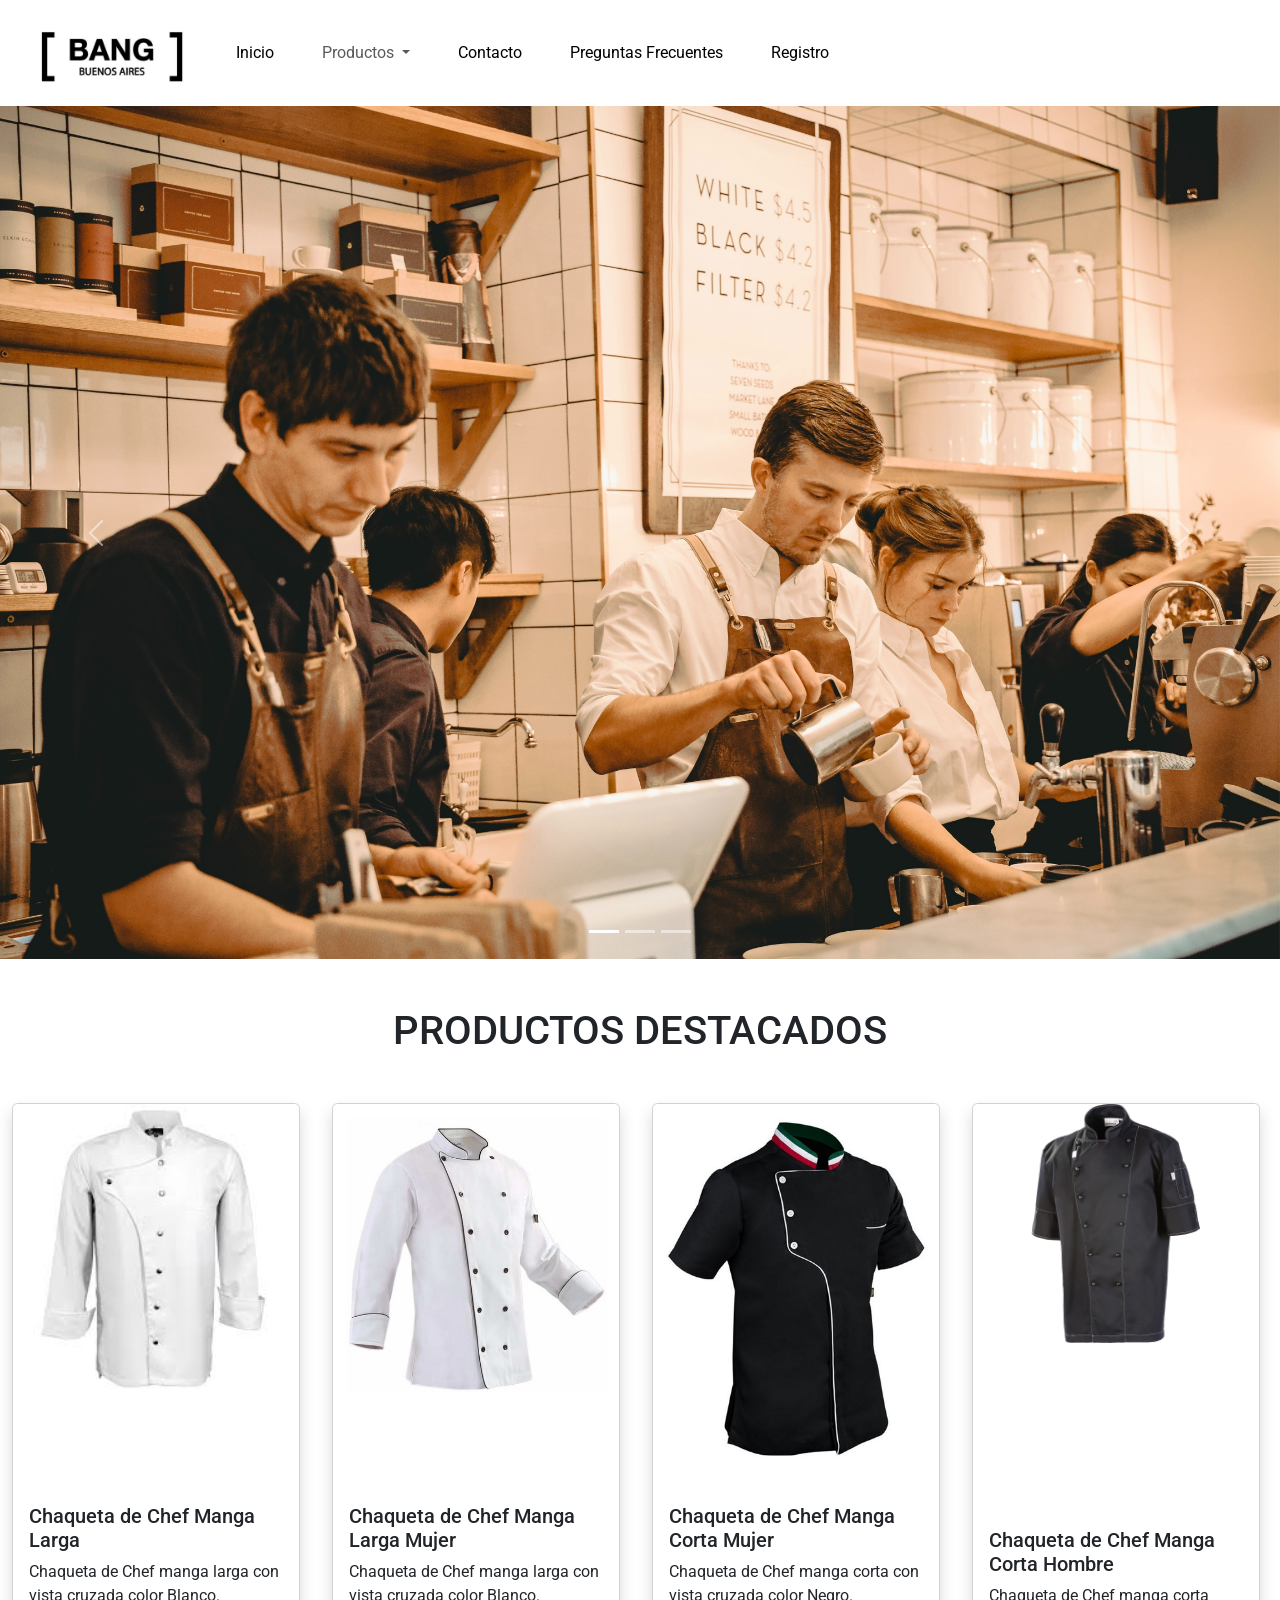
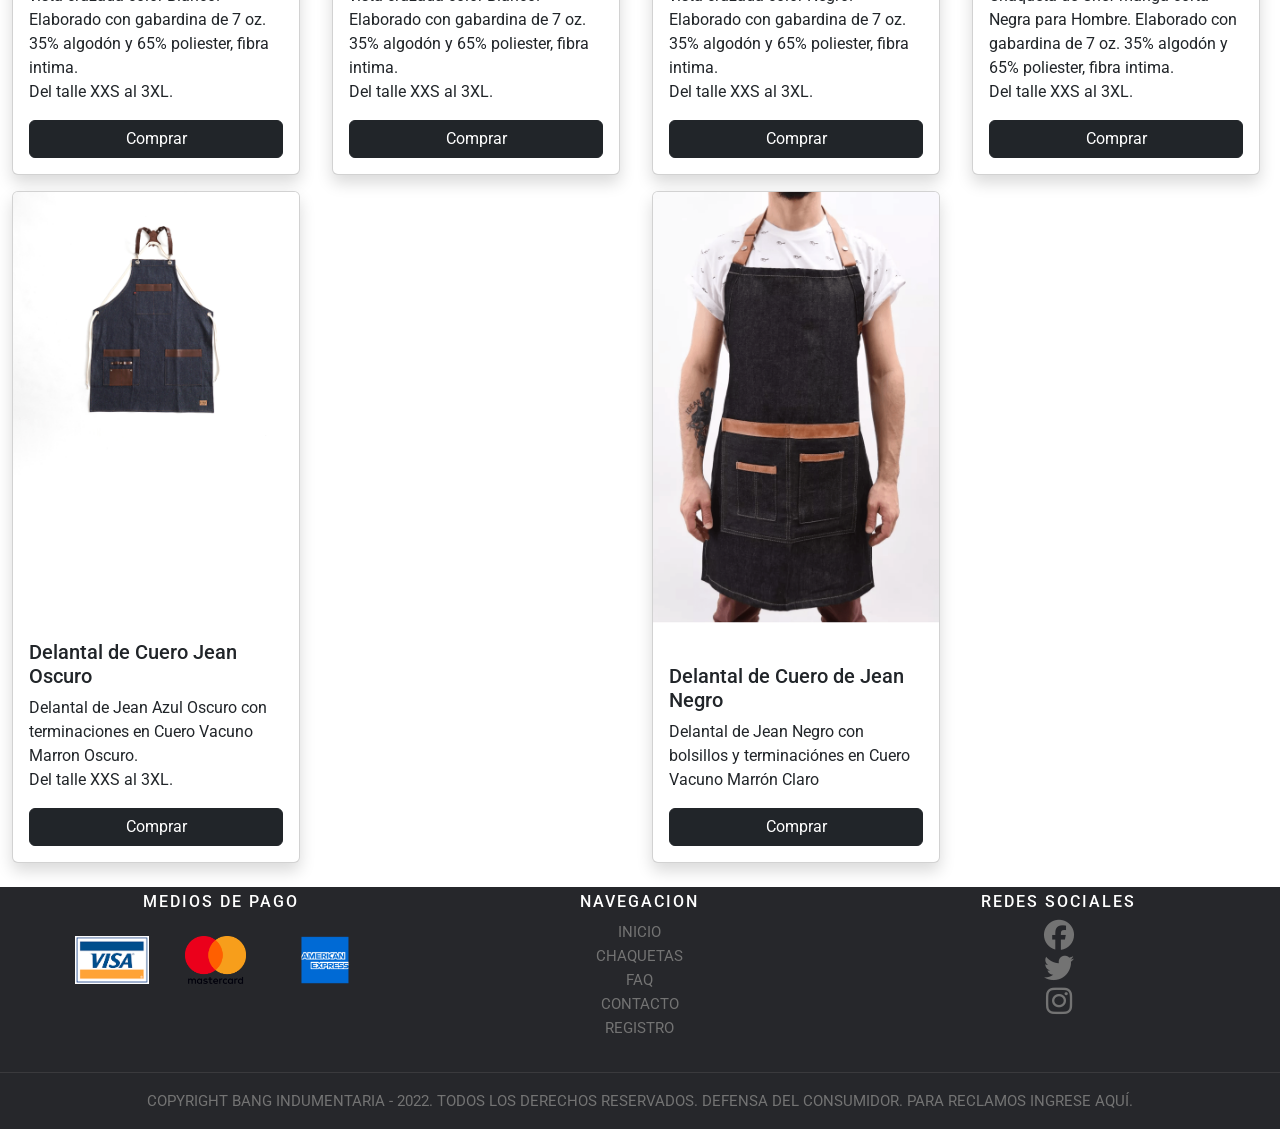
==== index.html @ cd2ca854 "Casi termino" ====
<!DOCTYPE html>
<html lang="es">

<head>
    <meta charset="UTF-8">
    <meta http-equiv="X-UA-Compatible" content="IE=edge">
    <meta name="viewport" content="width=device-width, initial-scale=1.0">
    <!-- Esta forma es con archivo
    <link rel="stylesheet" href="css/bootstrap.min.css">-->
    <link rel="stylesheet" href="https://cdnjs.cloudflare.com/ajax/libs/font-awesome/6.2.1/css/all.min.css"
        integrity="sha512-MV7K8+y+gLIBoVD59lQIYicR65iaqukzvf/nwasF0nqhPay5w/9lJmVM2hMDcnK1OnMGCdVK+iQrJ7lzPJQd1w=="
        crossorigin="anonymous" referrerpolicy="no-referrer" />

    <link href="https://cdn.jsdelivr.net/npm/bootstrap@5.3.0-alpha1/dist/css/bootstrap.min.css" rel="stylesheet"
        integrity="sha384-GLhlTQ8iRABdZLl6O3oVMWSktQOp6b7In1Zl3/Jr59b6EGGoI1aFkw7cmDA6j6gD" crossorigin="anonymous">
    <link rel="stylesheet" href="css/style.css">


    <title>BANG INDUMENTARIA</title>
</head>

<body>
    <!--Aca comineza el header-->
    <header>
        <nav class="navbar navbar-expand-lg bg-body-transparent ">
            <div class="container-fluid">
                <a class="navbar-brand" href="index.html"><img src="img/BANGBUENOSAIRES.png"
                        alt="Logo Bang Buenos Aires" width="200px "></a>
                <button class="navbar-toggler" type="button" data-bs-toggle="collapse"
                    data-bs-target="#navbarNavDropdown" aria-controls="navbarNavDropdown" aria-expanded="false"
                    aria-label="Toggle navigation">
                    <span class="navbar-toggler-icon"></span>
                </button>
                <div class="collapse navbar-collapse" id="navbarNavDropdown">
                    <ul class="navbar-nav">
                        <li class="nav-item">
                            <a class="nav-link active" aria-current="page" href="#">Inicio</a>
                        </li>
                        <li class="nav-item dropdown">
                            <a class="nav-link dropdown-toggle" href="#" role="button" data-bs-toggle="dropdown"
                                aria-expanded="false">
                                Productos
                            </a>
                            <ul class="dropdown-menu">
                                <li><a class="dropdown-item" href="paginas/chaquetas.html">Chaquetas</a></li>
                                <li><a class="dropdown-item" href="paginas/chaquetas.html">Delantales</a></li>
                                <li><a class="dropdown-item" href="paginas/chaquetas.html">Accesorios</a></li>
                            </ul>
                        </li>
                        <li class="nav-item">
                            <a class="nav-link active" aria-current="page" href="paginas/contacto.html">Contacto</a>
                        </li>
                        <li class="nav-item">
                            <a class="nav-link active" aria-current="page" href="paginas/preguntas.html">Preguntas
                                Frecuentes</a>
                        </li>
                        <li class="nav-item">
                            <a class="nav-link active" aria-current="page" href="paginas/registro.html">Registro</a>
                        </li>
                    </ul>
                </div>
            </div>
        </nav>
        <!-- Termina el header 😍-->
    </header>

    <main class="main_box" id="main_box">
        <!-- Comienza el main  -->
        <div id="carousel" class="carousel slide">
            <div class=" carousel-indicators">
                <button type="button" data-bs-target="#carousel" data-bs-slide-to="0" class="active" aria-current="true"
                    aria-label="Slide 1"></button>
                <button type="button" data-bs-target="#carousel" data-bs-slide-to="1" aria-label="Slide 2"></button>
                <button type="button" data-bs-target="#carousel" data-bs-slide-to="2" aria-label="Slide 3"></button>
            </div>
            <div class="carousel-inner">
                <div class="carousel-item active">
                    <img src="img/Delantal Marrón con tiras.jpg" class="d-block w-100 h-80" alt="...">
                </div>
                <div class="carousel-item">
                    <img src="img/Delantal de jean con cuero.jpg" class="d-block w-100 h-80" alt="...">
                </div>
                <div class="carousel-item">
                    <img src="img/Delantal de jean con cuero.jpg" class="d-block w-100 h-80" alt="...">
                </div>
            </div>
            <button class="carousel-control-prev" type="button" data-bs-target="#carousel" data-bs-slide="prev">
                <span class="carousel-control-prev-icon" aria-hidden="true"></span>
                <span class="visually-hidden">Previous</span>
            </button>
            <button class="carousel-control-next" type="button" data-bs-target="#carousel" data-bs-slide="next">
                <span class="carousel-control-next-icon" aria-hidden="true"></span>
                <span class="visually-hidden">Next</span>
            </button>
        </div>
        <div class="container-fluid text-center mt-5">
            <h1>PRODUCTOS DESTACADOS</h1>
            <div class="row row-col-3 mt-5 mb-4 row-gap-3 ">
                <!-- Aca tenemos la section de los productos destacados-->
                <div class="col">
                    <div class="card text-start shadow rounded" style="width: 18rem;">
                        <img src="img/chaquetablanca.jpg" class="card-img-top" alt="...">
                        <div class="card-body">
                            <h5 class="card-title">Chaqueta de Chef Manga Larga</h5>
                            <p class="card-text">Chaqueta de Chef manga larga con vista cruzada color Blanco. Elaborado
                                con gabardina de 7 oz. 35% algodón y 65% poliester, fibra intima. <br>Del talle XXS al
                                3XL.</p>
                            <a href="#" class="btn btn-dark">Comprar</a>
                        </div>
                    </div>
                </div>
                <div class="col">
                    <div class="card text-start  shadow rounded" style="width: 18rem;">
                        <img src="img/chaquetademujerblanca.jpg" class="card-img-top" alt="...">
                        <div class="card-body">
                            <h5 class="card-title">Chaqueta de Chef Manga Larga Mujer</h5>
                            <p class="card-text">Chaqueta de Chef manga larga con vista cruzada color Blanco. Elaborado
                                con gabardina de 7 oz. 35% algodón y 65% poliester, fibra intima. <br>Del talle XXS al
                                3XL.</p>
                            <a href="#" class="btn btn-dark">Comprar</a>
                        </div>
                    </div>
                </div>
                <div class="col">
                    <div class="card text-start shadow rounded" style="width: 18rem;">
                        <img src="img/chaquetademujernegra.jpg" class="card-img-top" alt="...">
                        <div class="card-body">
                            <h5 class="card-title">Chaqueta de Chef Manga Corta Mujer</h5>
                            <p class="card-text">Chaqueta de Chef manga corta con vista cruzada color Negro. Elaborado
                                con gabardina de 7 oz. 35% algodón y 65% poliester, fibra intima. <br>Del talle XXS al
                                3XL.</p>
                            <a href="#" class="btn btn-dark">Comprar</a>
                        </div>
                    </div>
                </div>
                <div class="col">
                    <div class="card text-start shadow rounded" style="width: 18rem;">
                        <img src="img/chaquetanegra.jpg" class="card-img-top" alt="...">
                        <div class="card-body">
                            <h5 class="card-title">Chaqueta de Chef Manga Corta Hombre</h5>
                            <p class="card-text">Chaqueta de Chef manga corta Negra para Hombre. Elaborado con gabardina
                                de 7 oz. 35% algodón y 65% poliester, fibra intima. <br>Del talle XXS al 3XL.
                            </p>
                            <a href="#" class="btn btn-dark">Comprar</a>
                        </div>
                    </div>
                </div>
                <div class="col">
                    <div class="card text-start shadow rounded" style="width: 18rem;">
                        <img src="img/delantal de cuero.jpg" class="card-img-top" alt="...">
                        <div class="card-body">
                            <h5 class="card-title">Delantal de Cuero Jean Oscuro</h5>
                            <p class="card-text">Delantal de Jean Azul Oscuro con terminaciones en Cuero Vacuno Marron
                                Oscuro. <br>Del talle XXS al 3XL.</p>
                            <a href="#" class="btn btn-dark">Comprar</a>
                        </div>
                    </div>
                </div>
                <div class="col">
                    <div class="card text-start shadow rounded" style="width: 18rem;">
                        <img src="img/delantal_jean_negro.png.crdownload" class="card-img-top" alt="...">
                        <div class="card-body">
                            <h5 class="card-title">Delantal de Cuero de Jean Negro</h5>
                            <p class="card-text">Delantal de Jean Negro con bolsillos y terminaciónes en Cuero Vacuno
                                Marrón Claro</p>
                            <a href="#" class="btn btn-dark ">Comprar</a>
                        </div>
                    </div>
                </div>
            </div>
        </div>
        <!-- Aca termina el main-->
    </main>
    <footer class="site-footer">
        <!-- Inicia el footer -->
        <div class="container-fluid">
            
                <!-- Medios de pago -->
                <div class="elementfooter">
                    <h6>MEDIOS DE PAGO</h6>
                    <div class="iconbox">
                        <img src="img/visa-logo.png" alt="visa-logo">
                        <img src="img/mastercard-logo-7.png" alt="master-logo">
                        <img src="img/logo-American-Express.png" alt="amex-logo">
                    </div>

                </div>
                <!-- Navegacion por la pagina -->
                <div class="elementfooter">
                    <h6>NAVEGACION</h6>
                    <ul class="footer-links">
                        <li><a href="index.html">INICIO</a></li>
                        <li><a href="paginas/chaquetas.html">CHAQUETAS</a></li>
                        <li><a href="paginas/preguntas.html">FAQ</a></li>
                        <li><a href="paginas/contacto.html">CONTACTO</a></li>
                        <li><a href="paginas/registro.html">REGISTRO</a></li>
                    </ul>
                </div>
                <!-- Redes sociales -->
                <div class="elementfooter elementfooter-socialmedia">
                    <h6>REDES SOCIALES</h6>
                    <ul class="footer-links">
                        <li><a href="#"><i class="fab fa-facebook"></i></a></li>
                        <li><a href="#"><i class="fab fa-twitter"></i></a></li>
                        <li><a href="#"><i class="fab fa-instagram"></i></a></li>
                    </ul>
                </div>
            </div>
            <hr>
        </div>
        <!-- DERECHOS DE AUTOR Y RECLAMOS A DEFENSA DE CONSUMIDOR-->
        <div class="container">
            <div class="row">
                <div class="copyright-box">
                    <p class="copyright-text">COPYRIGHT BANG INDUMENTARIA - 2022. TODOS LOS DERECHOS RESERVADOS.
                        DEFENSA DEL CONSUMIDOR. PARA RECLAMOS INGRESE
                        <a href="https://autogestion.produccion.gob.ar/consumidores">AQUÍ</a>.
                    </p>
                </div>
            </div>
        </div>

    </footer>

    <!--JAVASCRIPT DE BOOTSTRAP SIEMPRE ANTES DEL CIERRE DEL BODY-->
    <script src="https://cdn.jsdelivr.net/npm/bootstrap@5.3.0-alpha1/dist/js/bootstrap.bundle.min.js"
        integrity="sha384-w76AqPfDkMBDXo30jS1Sgez6pr3x5MlQ1ZAGC+nuZB+EYdgRZgiwxhTBTkF7CXvN"
        crossorigin="anonymous"></script>

</body>

</html>
---- css/style.css ----
@import url('https://fonts.googleapis.com/css2?family=Poor+Story&family=Roboto:wght@300;400;700&display=swap');

/*Comenzamos con buenas practicas😄*/
*{
    margin: 0;
    padding: 0;
    
}

body {
    font-family: 'Poor Story', cursive;
    font-family: 'Roboto', sans-serif;

}




.navbar-nav {
gap: 2rem;
}


/*Termina el menu de navageacion */

/*El main del index */
.main_box {
    text-align: center;
}

.card-body {
    display: flex;
    flex-direction: column;
    justify-content: flex-end;


}
footer {
    background-color: rgb(59, 59, 59);
    height: 100%;
    width: 100%;

    text-align: center;
}
 .footer-links-social-media {
    display: flex;
    align-items: center;
    gap: 10px;
    
 }
 .footer-links {
    display: flex;
    align-items: center;
    flex-direction: column;
 }



li {
    color: rgb(236, 236, 236);
    list-style: none;
    text-decoration: none;
    font: bolder;
    text-align: start;
}
a {
    text-decoration: none;
}

.footer_nav_links:hover {
    color: black;
    background-color: white;
}


.cardlogo{
height: 30px;
border-style: solid; color: white;
background-color: white;
}

.site-footer{
    background-color:#26272b;
    font-size:15px;
    line-height:24px;
    color:#737373;
    height: auto;
}


.site-footer h6
{
  color:#fff;
  font-size:16px;
  text-transform:uppercase;
  margin-top:5px;
  letter-spacing:2px
}
.site-footer a
{
  color:#737373;
}
.site-footer a:hover
{
  color:#3366cc;
  text-decoration:none;
}


.elementfooter ul {
    padding-left: 0;
}
.fab {
    font-size: 30px !important;
}

.copyright-text
{
bottom:30px}

.social-icons{
    padding-left:0;
    margin-bottom:0;
    list-style:none
}
.social-icons li{
    display:inline-block;
    margin-bottom:4px
}
.iconbox img{
    height: 80px;
    padding: 1rem;
}
.site-footer .container-fluid {
    display: grid;
    grid-template-columns: repeat(3, 1fr) !important; 
}



/* REGISTRO.HTML*/
.form-register{
    display: flex;
    flex-direction: column;
    gap: 1rem;
    border: 1px solid #6f6f70;
    padding: 12px;
    background: #445170;
    border-radius: 6px;
}
.controls{
    height: 2.5rem;
    width: 100%;
    color: white;
    font-family: 'Gill Sans', 'Gill Sans MT', Calibri, 'Trebuchet MS', sans-serif;
    font-size: 18px;
    border-radius: 15px;
    padding-left: 12px;
    text-align: start;
    position: relative;
;
}
h4{
    font-size: 22px;
    margin-bottom: 10px;
    color: white;
}

.main_container_register {
    background-image: url(../img/Delantal\ de\ jean\ con\ cuero.jpg);
    background-size: cover;
    height: 1100px;
}
.main-contacto {
    background-image: url(../img/Delantal\ de\ jean\ con\ cuero.jpg);
    background-size: cover;
    height: 1000px;
    display: flex;
    align-items: center;
    justify-content: center;

}
.row-contacto {
    padding: 2rem;
    display: flex;
    flex-direction: column;
    align-items: center;
    background: rgba(197, 192, 192, 0.623);
    border-radius: 25px;
    width: 50%;
    gap: 20px;
}
.row-contacto iframe {
    width: 100%;
}


@media (max-width: 576px) {
    .main_box{
        display: flex;
        justify-content: center;
        flex-direction: column;
        align-items: center;
        row-gap: 10px;
        
    }
    .elementfooter {
        display: flex;
        flex-direction: column;
        margin-bottom: 0;
        align-items: center;
    }
    .col {
        display: flex;
        justify-content: center;
    }
    .iconbox img{
        height: 60px;
    }
    .card {
        height:auto !important;
    }
    .w-75 {
        width: 90% !important;
    }
}
.main-preguntas {
    background: url(../img/Delantal\ de\ jean\ con\ cuero.jpg);
    opacity: .8;
    background-repeat: no-repeat;
}
.card {
    height: 42rem;
}
@media (min-width: 768px) {
    .p-md-5 {
        padding: 0 !important;
    }
}
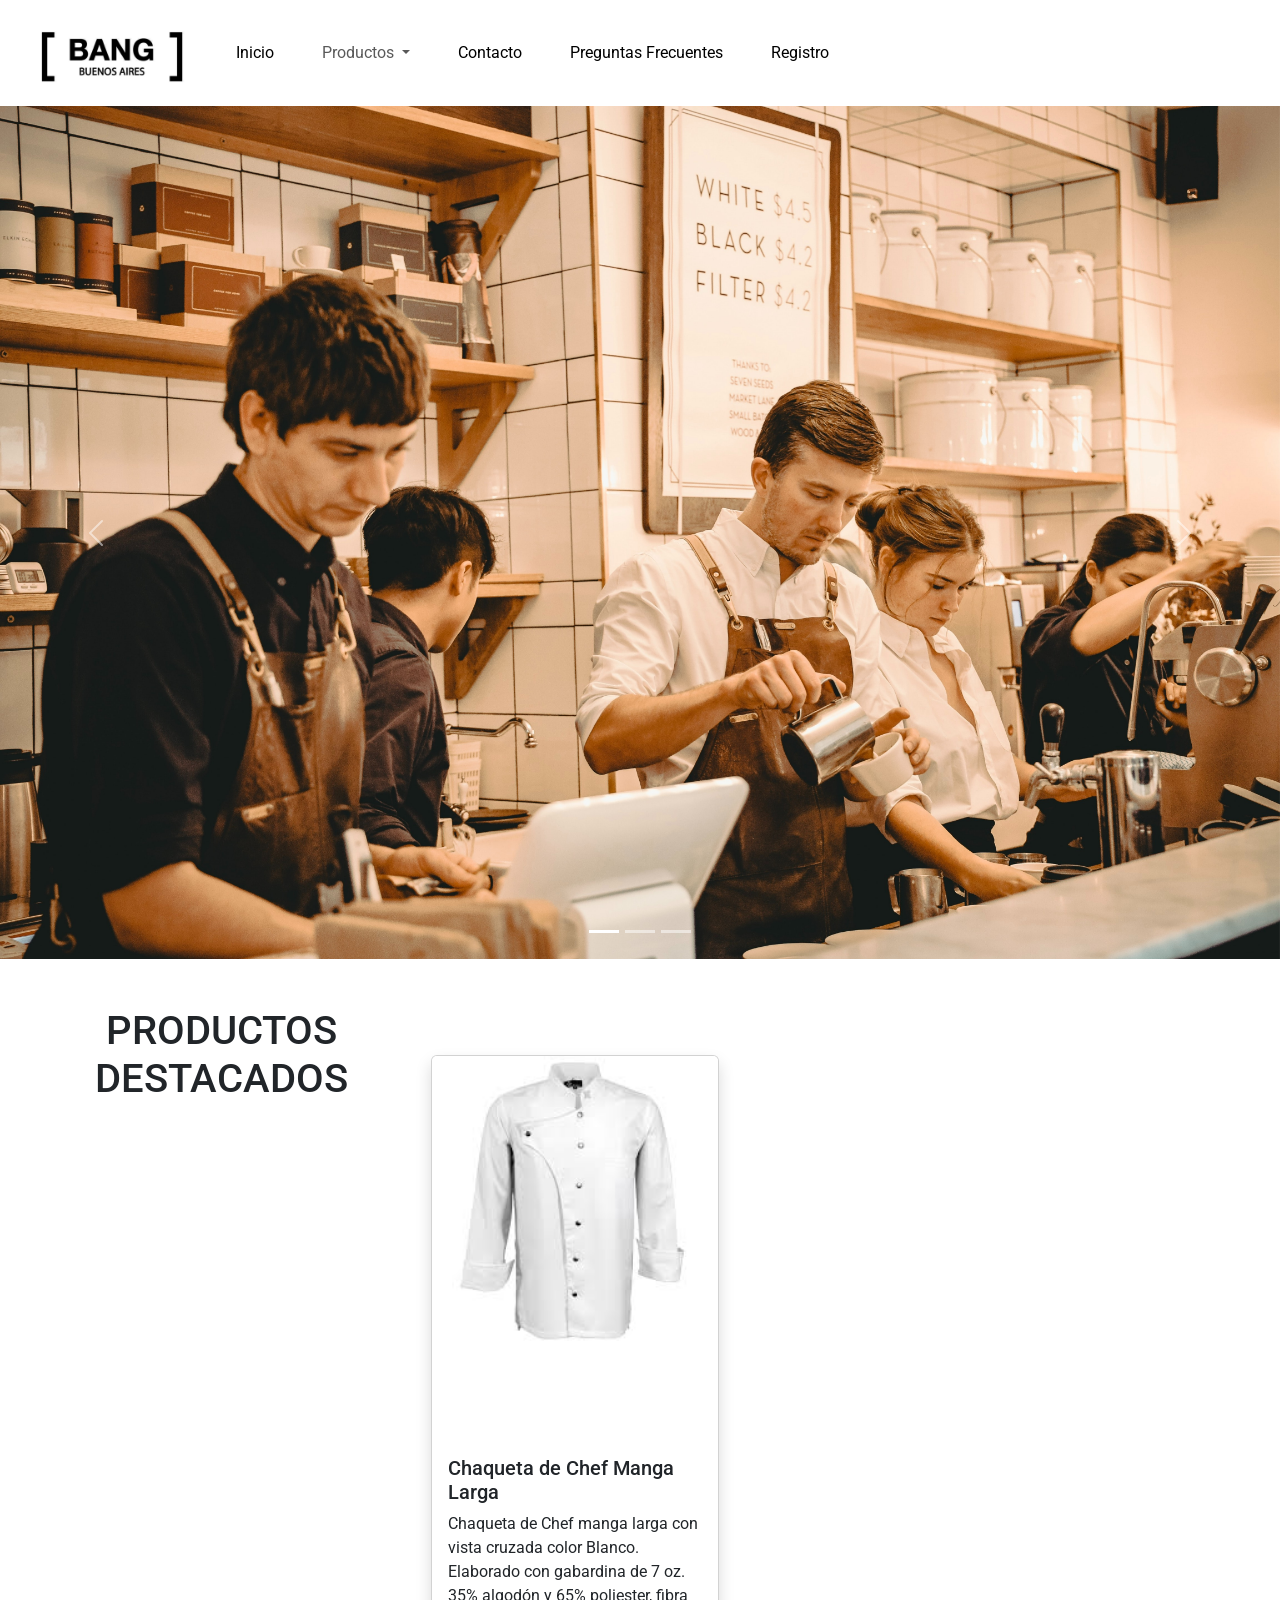
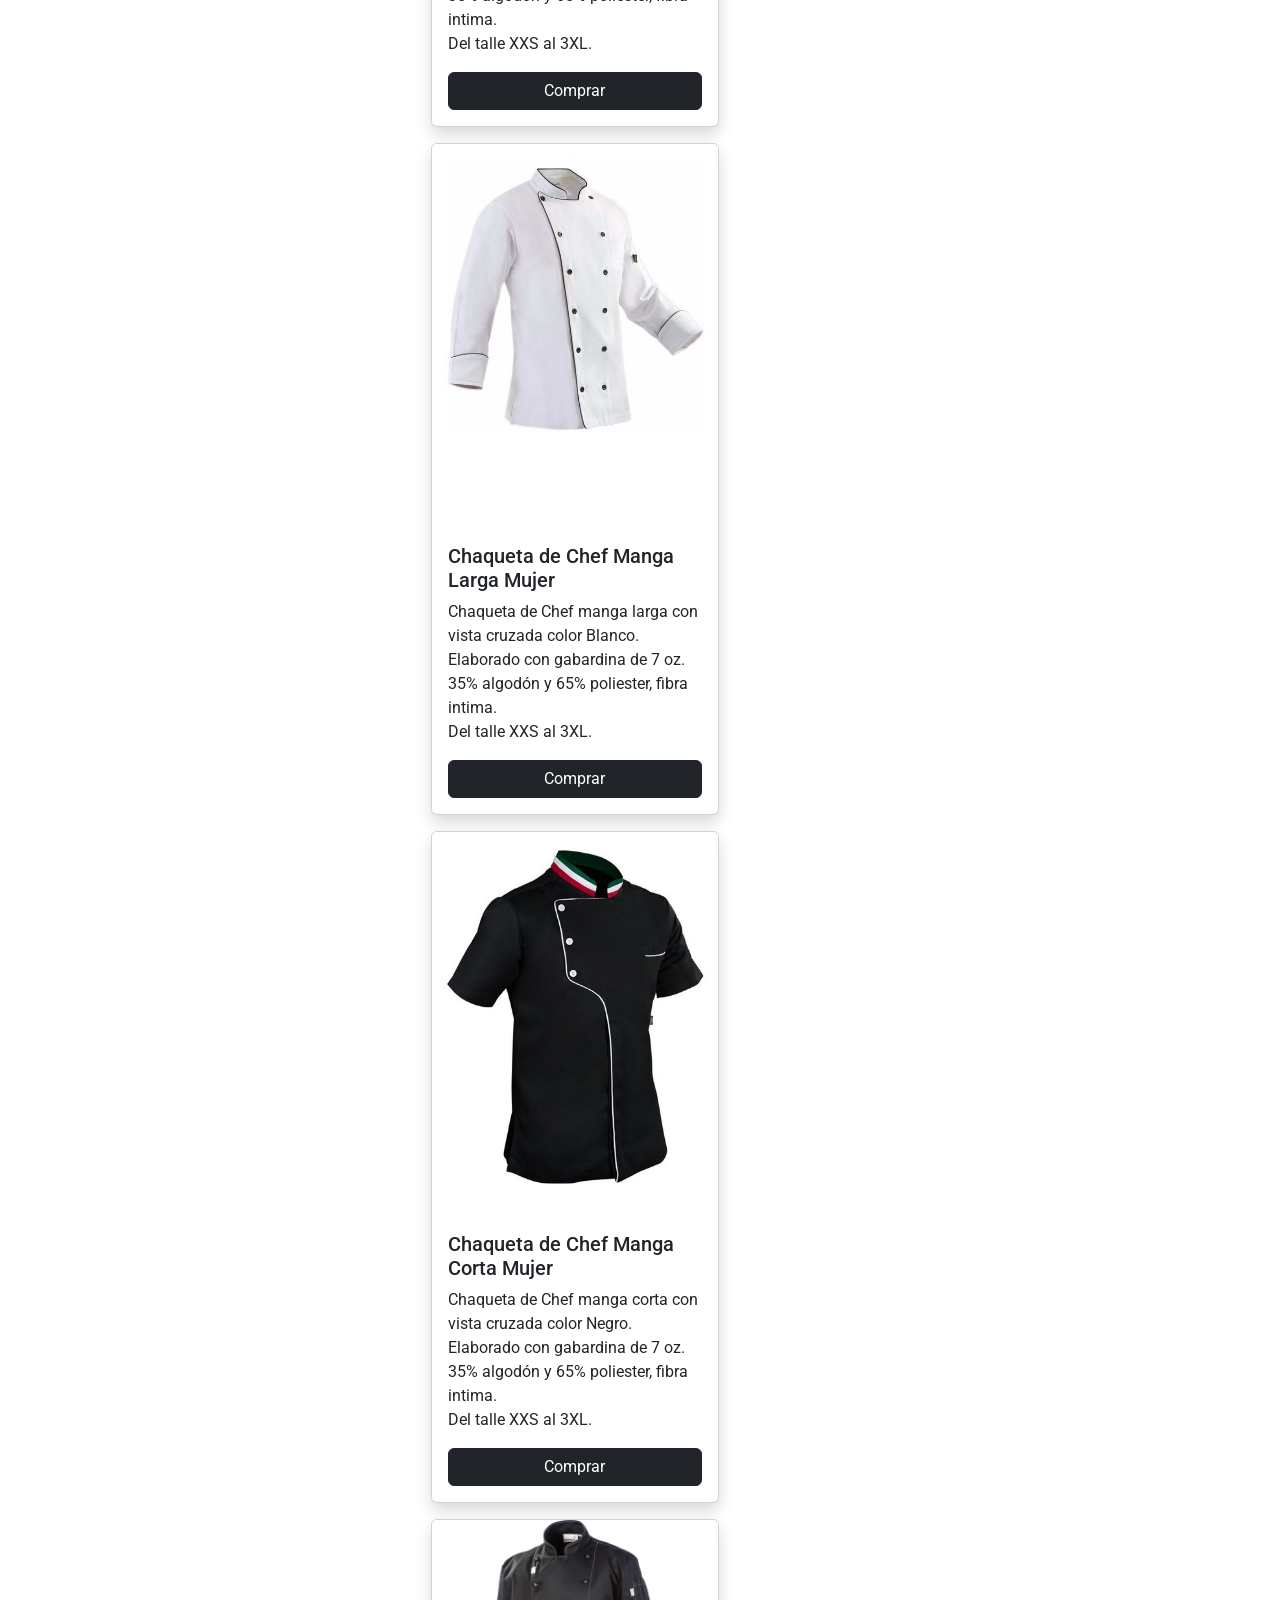
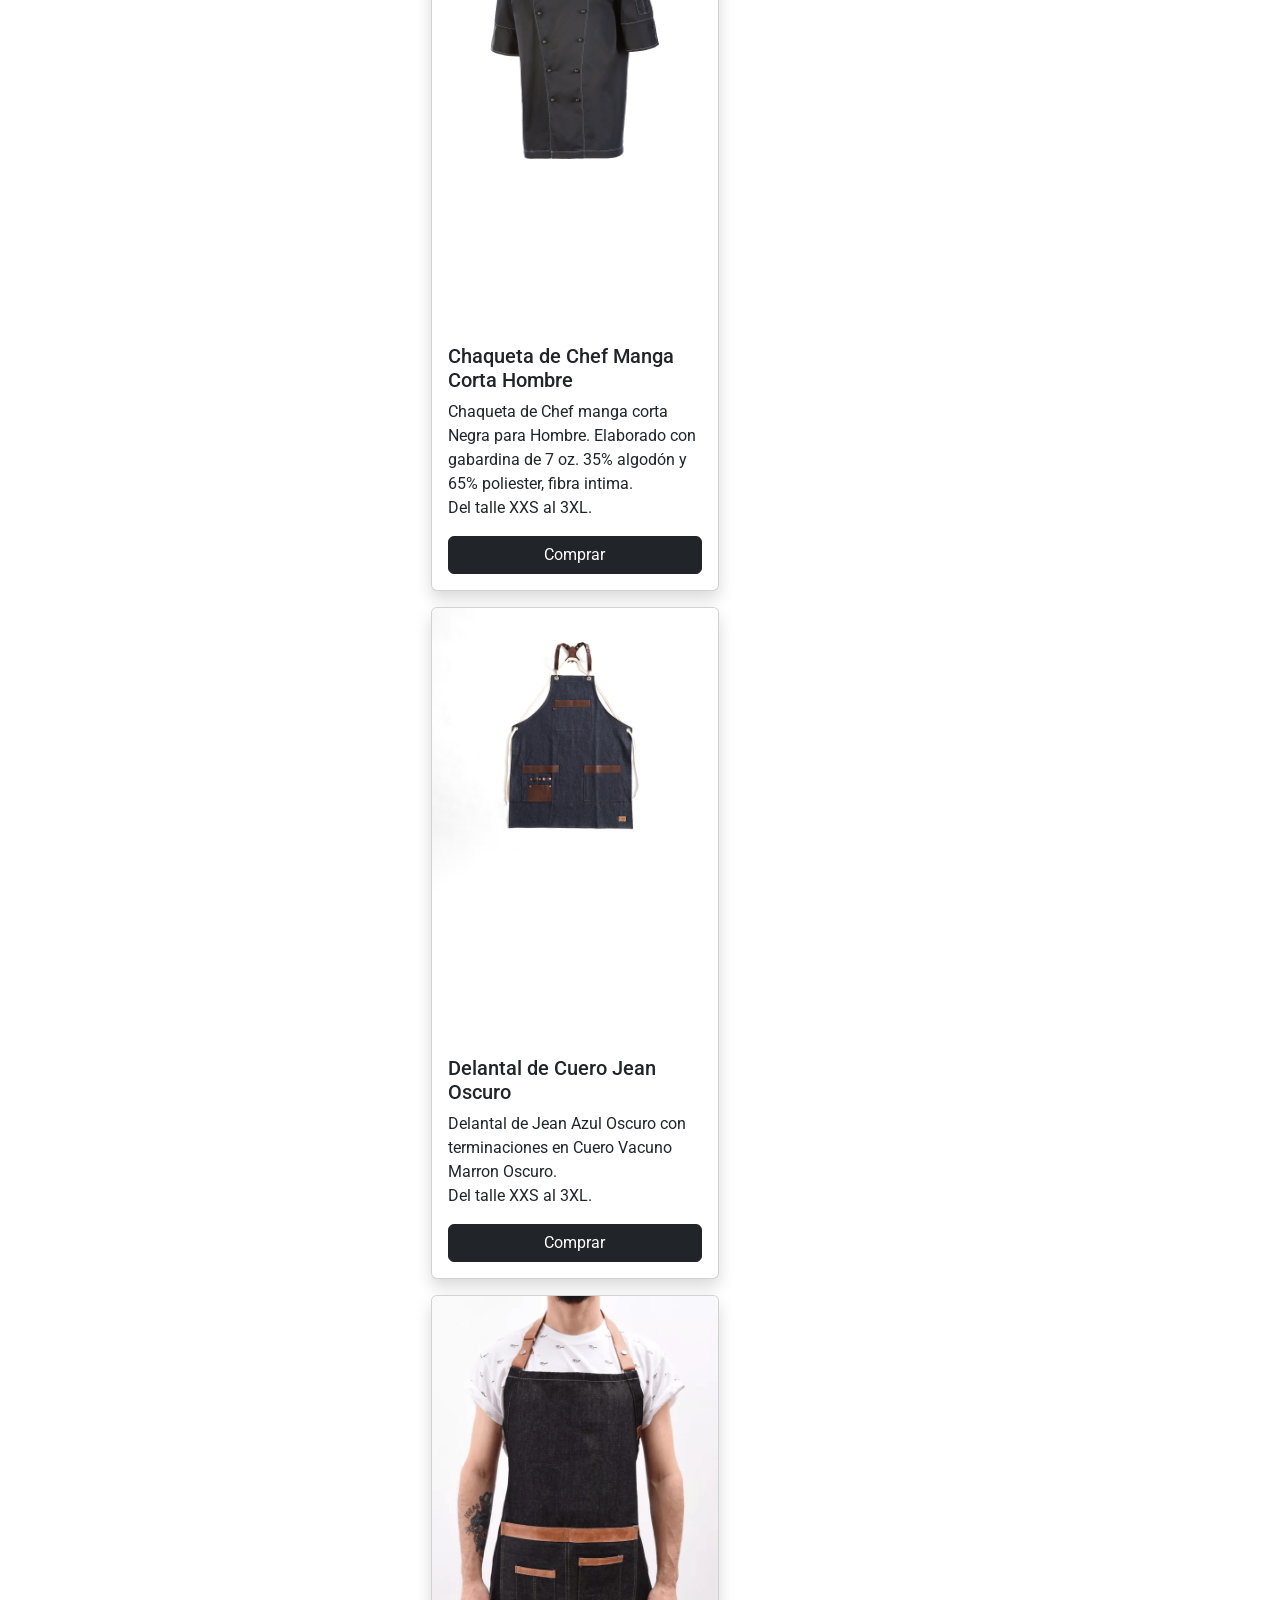
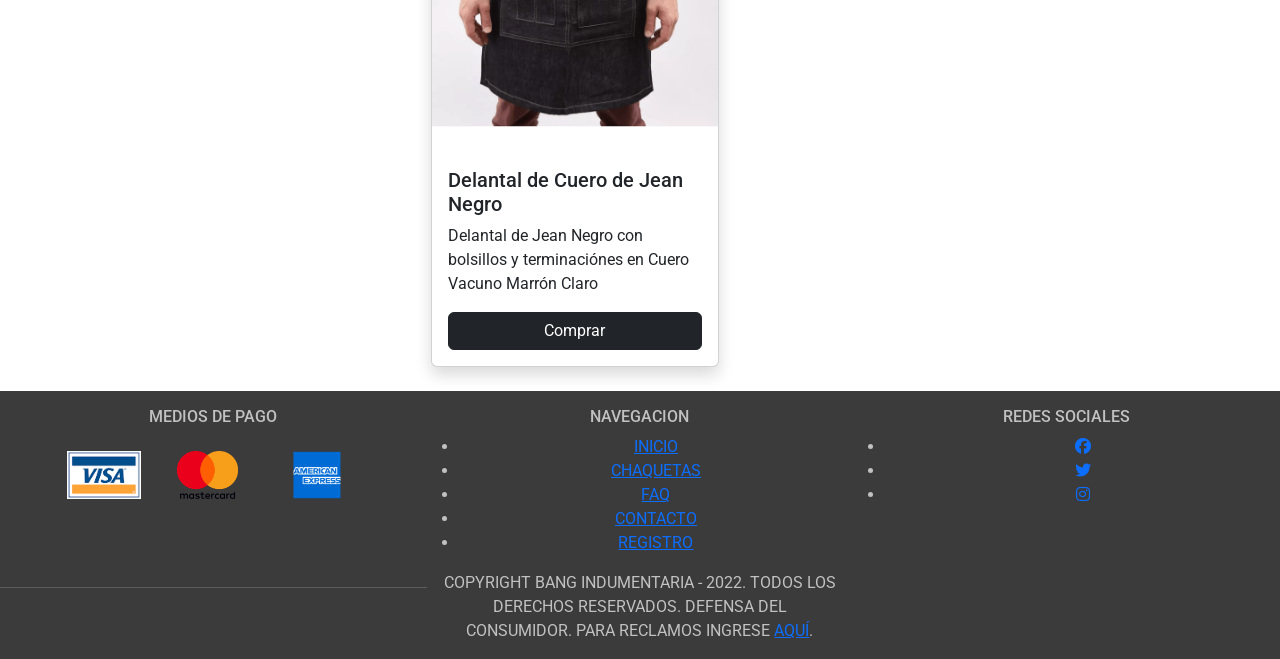
==== commit 71f49030: "agregando sass al proyecto" ====
--- a/index.html
+++ b/index.html
@@ -23,7 +23,7 @@
     <!--Aca comineza el header-->
     <header>
         <nav class="navbar navbar-expand-lg bg-body-transparent ">
-            <div class="container-fluid">
+            <div class="container-index container-fluid">
                 <a class="navbar-brand" href="index.html"><img src="img/BANGBUENOSAIRES.png"
                         alt="Logo Bang Buenos Aires" width="200px "></a>
                 <button class="navbar-toggler" type="button" data-bs-toggle="collapse"
@@ -172,21 +172,18 @@
         <!-- Aca termina el main-->
     </main>
     <footer class="site-footer">
-        <!-- Inicia el footer -->
-        <div class="container-fluid">
-            
+        <!-- Inicia el footer -->         
                 <!-- Medios de pago -->
-                <div class="elementfooter">
+                <div class="elementfooter1">
                     <h6>MEDIOS DE PAGO</h6>
                     <div class="iconbox">
                         <img src="img/visa-logo.png" alt="visa-logo">
                         <img src="img/mastercard-logo-7.png" alt="master-logo">
                         <img src="img/logo-American-Express.png" alt="amex-logo">
                     </div>
-
                 </div>
                 <!-- Navegacion por la pagina -->
-                <div class="elementfooter">
+                <div class="elementfooter2">
                     <h6>NAVEGACION</h6>
                     <ul class="footer-links">
                         <li><a href="index.html">INICIO</a></li>
@@ -197,7 +194,7 @@
                     </ul>
                 </div>
                 <!-- Redes sociales -->
-                <div class="elementfooter elementfooter-socialmedia">
+                <div class="elementfooter3 elementfooter-socialmedia">
                     <h6>REDES SOCIALES</h6>
                     <ul class="footer-links">
                         <li><a href="#"><i class="fab fa-facebook"></i></a></li>
@@ -218,7 +215,6 @@
                     </p>
                 </div>
             </div>
-        </div>
 
     </footer>
 
--- a/css/style.css
+++ b/css/style.css
@@ -1,239 +1,239 @@
-@import url('https://fonts.googleapis.com/css2?family=Poor+Story&family=Roboto:wght@300;400;700&display=swap');
-
+@charset "UTF-8";
+@import url("https://fonts.googleapis.com/css2?family=Poor+Story&family=Roboto:wght@300;400;700&display=swap");
 /*Comenzamos con buenas practicas😄*/
-*{
-    margin: 0;
-    padding: 0;
-    
-}
-
-body {
-    font-family: 'Poor Story', cursive;
-    font-family: 'Roboto', sans-serif;
-
-}
-
-
-
-
-.navbar-nav {
-gap: 2rem;
-}
-
+* {
+  margin: 0;
+  padding: 0;
+  font-family: "Roboto", sans-serif;
+}
+
+header .navbar .navbar-nav {
+  gap: 2rem;
+}
+header .navbar .navbar-nav li {
+  color: rgb(236, 236, 236);
+  list-style: none;
+  text-decoration: none;
+  font: bolder;
+  text-align: start;
+}
+header .navbar .nav-item:nth-child(2) {
+  transition: transform 0.3s ease-in-out;
+}
+header .navbar .nav-item:hover {
+  transform: scale(1.2);
+}
+
+.main_box {
+  text-align: center;
+}
+.main_box .card-body {
+  display: flex;
+  flex-direction: column;
+  justify-content: flex-end;
+}
+
+footer {
+  background-color: rgb(59, 59, 59);
+  height: 100%;
+  width: 100%;
+  text-align: center;
+  padding-top: 1rem;
+  color: rgb(194, 193, 193);
+}
+footer .site-footer {
+  background-color: #26272b;
+  font-size: 15px;
+  line-height: 24px;
+  height: auto;
+  display: flex;
+  flex-direction: column;
+}
+footer .site-footer .elementfooter1 h6 {
+  color: #fff;
+  font-size: 16px;
+  text-transform: uppercase;
+  margin-top: 5px;
+  letter-spacing: 2px;
+}
+footer .site-footer .elementfooter1 .iconbox img {
+  height: 80px;
+  padding: 1rem;
+}
+footer .site-footer .elementfooter2 ul .footer-links {
+  display: flex;
+  align-items: center;
+  flex-direction: column;
+  text-decoration: none;
+  list-style: none;
+}
+footer .site-footer .elementfooter2 ul .footer-links a {
+  color: #737373;
+}
+footer .site-footer .elementfooter2 ul .footer-links a .fab {
+  font-size: 30px !important;
+}
+footer .site-footer .elementfooter2 ul .footer-links a:hover {
+  color: #3366cc;
+  text-decoration: none;
+}
 
 /*Termina el menu de navageacion */
-
-/*El main del index */
-.main_box {
-    text-align: center;
-}
-
-.card-body {
+.cardlogo {
+  height: 30px;
+  border-style: solid;
+  color: white;
+  background-color: white;
+}
+
+.copyright-text {
+  bottom: 30px;
+}
+
+.iconbox img {
+  height: 80px;
+  padding: 1rem;
+}
+
+.site-footer {
+  display: grid;
+  grid-template-columns: repeat(3, 1fr) !important;
+}
+
+.container-fluid {
+  display: grid;
+  grid-template-columns: repeat(3, 1fr) !important;
+}
+
+/* REGISTRO.HTML*/
+.form-register {
+  display: flex;
+  flex-direction: column;
+  gap: 1rem;
+  border: 1px solid #6f6f70;
+  padding: 12px;
+  background: #445170;
+  border-radius: 6px;
+}
+
+.controls {
+  height: 2.5rem;
+  width: 100%;
+  color: white;
+  font-family: "Gill Sans", "Gill Sans MT", Calibri, "Trebuchet MS", sans-serif;
+  font-size: 18px;
+  border-radius: 15px;
+  padding-left: 12px;
+  text-align: start;
+  position: relative;
+}
+
+h4 {
+  font-size: 22px;
+  margin-bottom: 10px;
+  color: white;
+}
+
+.main_container_register {
+  background-image: url(../img/Delantal\ de\ jean\ con\ cuero.jpg);
+  background-size: cover;
+  height: 1100px;
+}
+
+.main-contacto {
+  background-image: url(../img/Delantal\ de\ jean\ con\ cuero.jpg);
+  background-size: cover;
+  height: 1000px;
+  display: flex;
+  align-items: center;
+  justify-content: center;
+}
+
+.main-chaquetas {
+  background-image: url(../img/Delantal\ de\ jean\ con\ cuero.jpg);
+  background-size: cover;
+  height: auto;
+  display: flex;
+  align-items: center;
+  justify-content: center;
+}
+
+.row-contacto {
+  padding: 2rem;
+  display: flex;
+  flex-direction: column;
+  align-items: center;
+  background: rgba(197, 192, 192, 0.623);
+  border-radius: 25px;
+  width: 50%;
+  gap: 20px;
+}
+
+.row-contacto iframe {
+  width: 100%;
+}
+
+@media (max-width: 576px) {
+  .main_box {
+    display: flex;
+    justify-content: center;
+    flex-direction: column;
+    align-items: center;
+    row-gap: 10px;
+  }
+  .elementfooter {
     display: flex;
     flex-direction: column;
-    justify-content: flex-end;
-
-
-}
-footer {
-    background-color: rgb(59, 59, 59);
-    height: 100%;
+    margin-bottom: 0;
+    align-items: center;
+  }
+  .iconbox img {
+    height: 60px;
+  }
+  .w-75 {
+    width: 90% !important;
+  }
+  .row-contacto {
+    width: 90%;
+    padding: 20px;
+  }
+  .main_container_register {
+    height: 900px;
+  }
+}
+.main-preguntas {
+  background: url(../img/Delantal\ de\ jean\ con\ cuero.jpg);
+  opacity: 0.8;
+  background-repeat: no-repeat;
+}
+
+.card {
+  height: 42rem;
+}
+
+@media (min-width: 768px) {
+  .p-md-5 {
+    padding: 0 !important;
+  }
+  #fcf-form {
     width: 100%;
-
-    text-align: center;
-}
- .footer-links-social-media {
-    display: flex;
-    align-items: center;
-    gap: 10px;
-    
- }
- .footer-links {
-    display: flex;
-    align-items: center;
-    flex-direction: column;
- }
-
-
-
-li {
-    color: rgb(236, 236, 236);
-    list-style: none;
-    text-decoration: none;
-    font: bolder;
-    text-align: start;
-}
-a {
-    text-decoration: none;
-}
-
-.footer_nav_links:hover {
-    color: black;
-    background-color: white;
-}
-
-
-.cardlogo{
-height: 30px;
-border-style: solid; color: white;
-background-color: white;
-}
-
-.site-footer{
-    background-color:#26272b;
-    font-size:15px;
-    line-height:24px;
-    color:#737373;
-    height: auto;
-}
-
-
-.site-footer h6
-{
-  color:#fff;
-  font-size:16px;
-  text-transform:uppercase;
-  margin-top:5px;
-  letter-spacing:2px
-}
-.site-footer a
-{
-  color:#737373;
-}
-.site-footer a:hover
-{
-  color:#3366cc;
-  text-decoration:none;
-}
-
-
-.elementfooter ul {
-    padding-left: 0;
-}
-.fab {
-    font-size: 30px !important;
-}
-
-.copyright-text
-{
-bottom:30px}
-
-.social-icons{
-    padding-left:0;
-    margin-bottom:0;
-    list-style:none
-}
-.social-icons li{
-    display:inline-block;
-    margin-bottom:4px
-}
-.iconbox img{
-    height: 80px;
-    padding: 1rem;
-}
-.site-footer .container-fluid {
-    display: grid;
-    grid-template-columns: repeat(3, 1fr) !important; 
-}
-
-
-
-/* REGISTRO.HTML*/
-.form-register{
-    display: flex;
-    flex-direction: column;
-    gap: 1rem;
-    border: 1px solid #6f6f70;
-    padding: 12px;
-    background: #445170;
-    border-radius: 6px;
-}
-.controls{
-    height: 2.5rem;
-    width: 100%;
-    color: white;
-    font-family: 'Gill Sans', 'Gill Sans MT', Calibri, 'Trebuchet MS', sans-serif;
-    font-size: 18px;
-    border-radius: 15px;
-    padding-left: 12px;
-    text-align: start;
-    position: relative;
-;
-}
-h4{
-    font-size: 22px;
-    margin-bottom: 10px;
-    color: white;
-}
-
-.main_container_register {
-    background-image: url(../img/Delantal\ de\ jean\ con\ cuero.jpg);
-    background-size: cover;
-    height: 1100px;
-}
-.main-contacto {
-    background-image: url(../img/Delantal\ de\ jean\ con\ cuero.jpg);
-    background-size: cover;
-    height: 1000px;
-    display: flex;
-    align-items: center;
-    justify-content: center;
-
-}
-.row-contacto {
-    padding: 2rem;
-    display: flex;
-    flex-direction: column;
-    align-items: center;
-    background: rgba(197, 192, 192, 0.623);
-    border-radius: 25px;
-    width: 50%;
-    gap: 20px;
-}
-.row-contacto iframe {
-    width: 100%;
-}
-
-
-@media (max-width: 576px) {
-    .main_box{
-        display: flex;
-        justify-content: center;
-        flex-direction: column;
-        align-items: center;
-        row-gap: 10px;
-        
-    }
-    .elementfooter {
-        display: flex;
-        flex-direction: column;
-        margin-bottom: 0;
-        align-items: center;
-    }
-    .col {
-        display: flex;
-        justify-content: center;
-    }
-    .iconbox img{
-        height: 60px;
-    }
-    .card {
-        height:auto !important;
-    }
-    .w-75 {
-        width: 90% !important;
-    }
-}
-.main-preguntas {
-    background: url(../img/Delantal\ de\ jean\ con\ cuero.jpg);
-    opacity: .8;
-    background-repeat: no-repeat;
-}
-.card {
-    height: 42rem;
-}
-@media (min-width: 768px) {
-    .p-md-5 {
-        padding: 0 !important;
-    }
-}+  }
+}
+.container-chaquetas {
+  display: flex;
+  flex-direction: column;
+  padding-top: 2rem;
+  height: auto;
+}
+
+.container-chaquetas h1 {
+  text-align: center;
+  background: rgba(202, 202, 202, 0.404);
+  color: rgb(253, 250, 250);
+  border: solid 0.5px;
+  border-radius: 30px;
+  margin: auto;
+  padding: 5px 15px;
+}
+
+/*# sourceMappingURL=style.css.map */
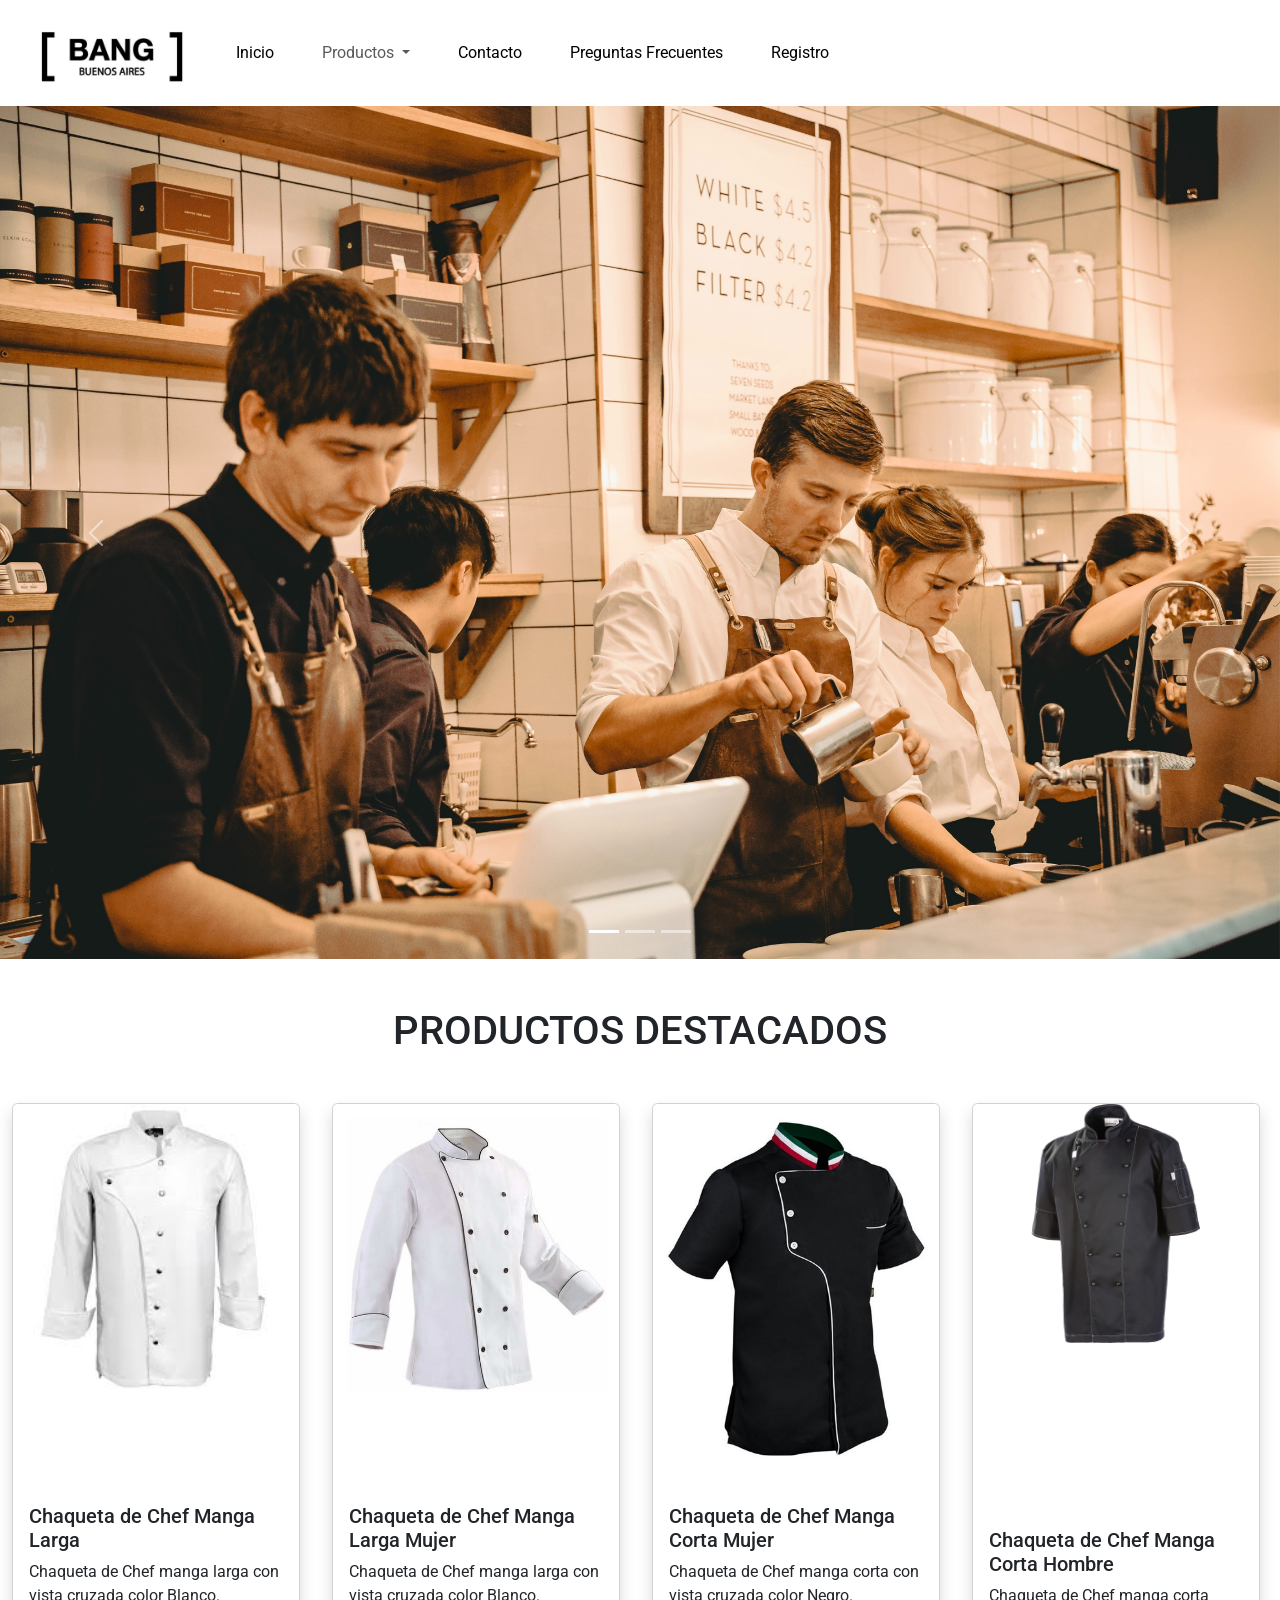
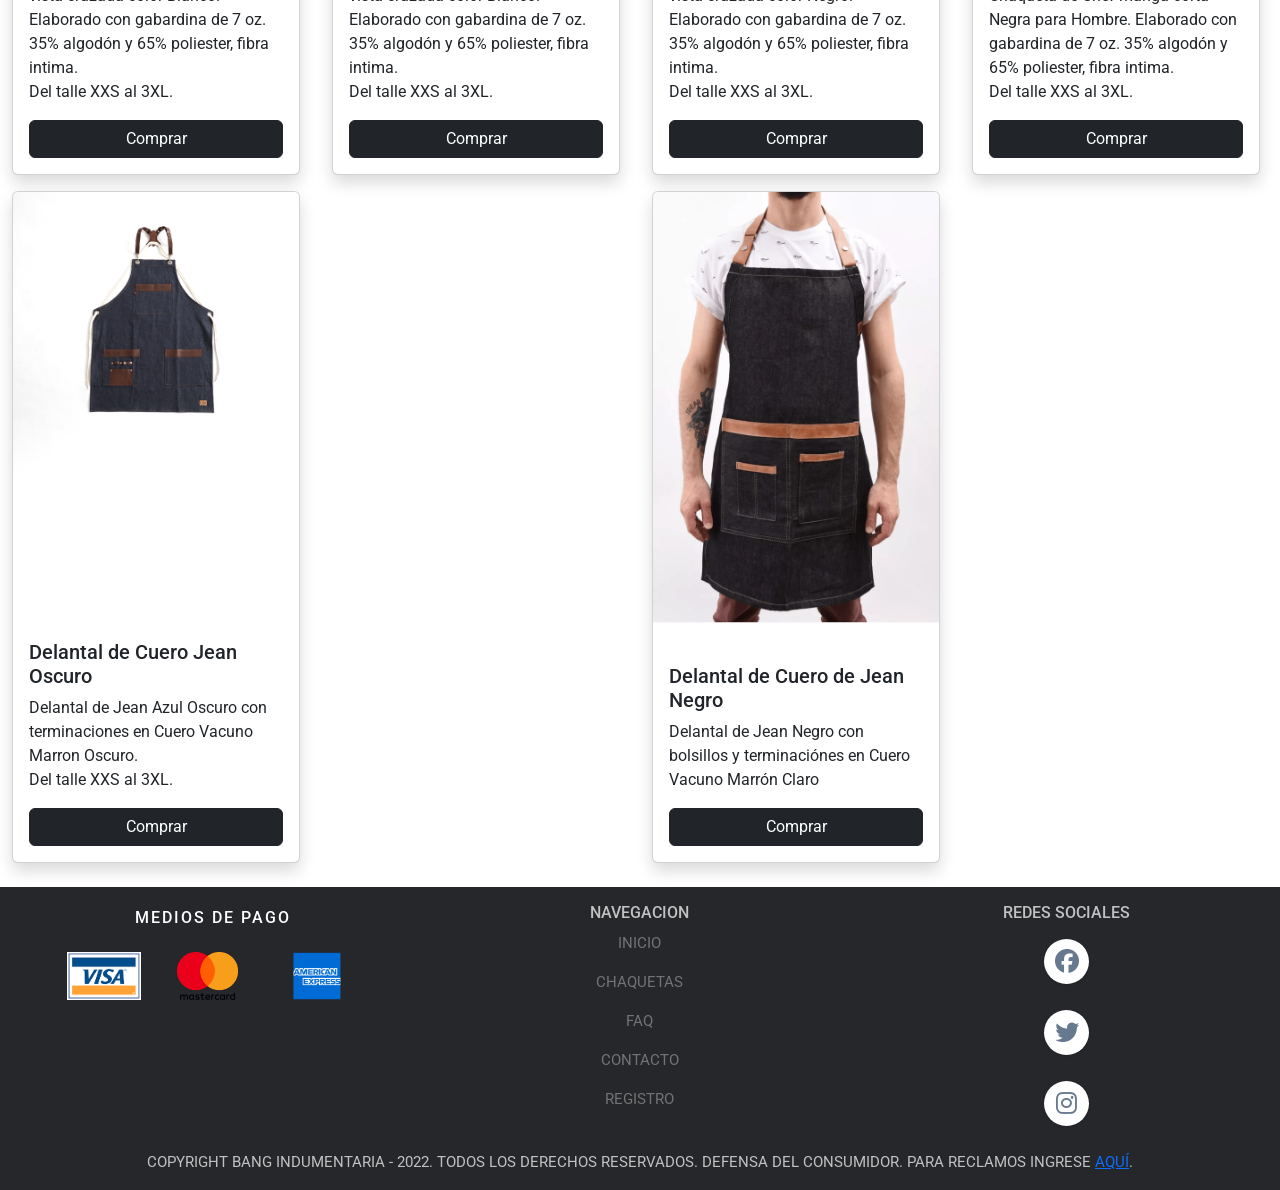
==== commit 0089cf97: "terminado el footer con e index con scss" ====
--- a/index.html
+++ b/index.html
@@ -6,7 +6,11 @@
     <meta http-equiv="X-UA-Compatible" content="IE=edge">
     <meta name="viewport" content="width=device-width, initial-scale=1.0">
     <!-- Esta forma es con archivo
-    <link rel="stylesheet" href="css/bootstrap.min.css">-->
+    <!-- ETIQUETAS SEO-->
+    <meta name="keywords" content="chaqueta de chef, delantales de cocina, indumentaria gastronomica, accesorios gastronomia, gastronomia, comprar chaquetas de chef, comprar delantales de cocina, delantales para cocinar">
+    <!-- Descripción-->
+    <meta name="description" content="Bienvenidos a Bang Indumentaria, donde vas a encontrar la mejor indumentaria gastronomica del pais, podes pagar con tarjeta de credito y hacemos envios a todo el pais">
+    <link rel="stylesheet" href="css/bootstrap.min.css">
     <link rel="stylesheet" href="https://cdnjs.cloudflare.com/ajax/libs/font-awesome/6.2.1/css/all.min.css"
         integrity="sha512-MV7K8+y+gLIBoVD59lQIYicR65iaqukzvf/nwasF0nqhPay5w/9lJmVM2hMDcnK1OnMGCdVK+iQrJ7lzPJQd1w=="
         crossorigin="anonymous" referrerpolicy="no-referrer" />
@@ -34,7 +38,7 @@
                 <div class="collapse navbar-collapse" id="navbarNavDropdown">
                     <ul class="navbar-nav">
                         <li class="nav-item">
-                            <a class="nav-link active" aria-current="page" href="#">Inicio</a>
+                            <a class="nav-link active" aria-current="page" href="index.html">Inicio</a>
                         </li>
                         <li class="nav-item dropdown">
                             <a class="nav-link dropdown-toggle" href="#" role="button" data-bs-toggle="dropdown"
@@ -173,50 +177,45 @@
     </main>
     <footer class="site-footer">
         <!-- Inicia el footer -->         
-                <!-- Medios de pago -->
-                <div class="elementfooter1">
-                    <h6>MEDIOS DE PAGO</h6>
-                    <div class="iconbox">
-                        <img src="img/visa-logo.png" alt="visa-logo">
-                        <img src="img/mastercard-logo-7.png" alt="master-logo">
-                        <img src="img/logo-American-Express.png" alt="amex-logo">
-                    </div>
-                </div>
+        <div class="elementfooter-box"><!-- Medios de pago -->
+            <div class="elementfooter1">
+                <h6>MEDIOS DE PAGO</h6>
+                <div class="iconbox">
+                    <img src="img/visa-logo.png" alt="visa-logo">
+                    <img src="img/mastercard-logo-7.png" alt="master-logo">
+                    <img src="img/logo-American-Express.png" alt="amex-logo">
+                </div>
+            </div>
                 <!-- Navegacion por la pagina -->
-                <div class="elementfooter2">
-                    <h6>NAVEGACION</h6>
-                    <ul class="footer-links">
-                        <li><a href="index.html">INICIO</a></li>
-                        <li><a href="paginas/chaquetas.html">CHAQUETAS</a></li>
-                        <li><a href="paginas/preguntas.html">FAQ</a></li>
-                        <li><a href="paginas/contacto.html">CONTACTO</a></li>
-                        <li><a href="paginas/registro.html">REGISTRO</a></li>
-                    </ul>
-                </div>
+            <div class="elementfooter2">
+                <h6>NAVEGACION</h6>
+                <ul class="footer-links">
+                    <li><a href="index.html">INICIO</a></li>
+                    <li><a href="paginas/chaquetas.html">CHAQUETAS</a></li>
+                    <li><a href="paginas/preguntas.html">FAQ</a></li>
+                    <li><a href="paginas/contacto.html">CONTACTO</a></li>
+                    <li><a href="paginas/registro.html">REGISTRO</a></li>
+                </ul>
+            </div>
                 <!-- Redes sociales -->
-                <div class="elementfooter3 elementfooter-socialmedia">
-                    <h6>REDES SOCIALES</h6>
-                    <ul class="footer-links">
-                        <li><a href="#"><i class="fab fa-facebook"></i></a></li>
-                        <li><a href="#"><i class="fab fa-twitter"></i></a></li>
-                        <li><a href="#"><i class="fab fa-instagram"></i></a></li>
-                    </ul>
-                </div>
-            </div>
-            <hr>
-        </div>
-        <!-- DERECHOS DE AUTOR Y RECLAMOS A DEFENSA DE CONSUMIDOR-->
-        <div class="container">
-            <div class="row">
-                <div class="copyright-box">
-                    <p class="copyright-text">COPYRIGHT BANG INDUMENTARIA - 2022. TODOS LOS DERECHOS RESERVADOS.
-                        DEFENSA DEL CONSUMIDOR. PARA RECLAMOS INGRESE
-                        <a href="https://autogestion.produccion.gob.ar/consumidores">AQUÍ</a>.
-                    </p>
-                </div>
-            </div>
-
-    </footer>
+            <div class="elementfooter3 elementfooter-socialmedia">
+                <h6>REDES SOCIALES</h6>
+                <ul class="footer-links">
+                    <li><a class="social-icon facebook" href="#"><i class="fab fa-facebook"></i></a></li>
+                    <li><a class="social-icon twitter" href="#"><i class="fab fa-twitter"></i></a></li>
+                    <li><a class="social-icon instagram" href="#"><i class="fab fa-instagram"></i></a></li>
+                </ul>
+            </div>
+        </div>
+    </div>          
+        <div class="copyright-box">
+            <p class="copyright-text">COPYRIGHT BANG INDUMENTARIA - 2022. TODOS LOS DERECHOS RESERVADOS.
+                DEFENSA DEL CONSUMIDOR. PARA RECLAMOS INGRESE
+                <a href="https://autogestion.produccion.gob.ar/consumidores">AQUÍ</a>.
+            </p>
+        </div>
+    </div>
+</footer>
 
     <!--JAVASCRIPT DE BOOTSTRAP SIEMPRE ANTES DEL CIERRE DEL BODY-->
     <script src="https://cdn.jsdelivr.net/npm/bootstrap@5.3.0-alpha1/dist/js/bootstrap.bundle.min.js"
--- a/css/style.css
+++ b/css/style.css
@@ -1,5 +1,10 @@
 @charset "UTF-8";
 @import url("https://fonts.googleapis.com/css2?family=Poor+Story&family=Roboto:wght@300;400;700&display=swap");
+:root {
+  --link-size: 45px;
+  --trans-property: all 0.3s ease;
+}
+
 /*Comenzamos con buenas practicas😄*/
 * {
   margin: 0;
@@ -17,15 +22,16 @@
   font: bolder;
   text-align: start;
 }
-header .navbar .nav-item:nth-child(2) {
+header .navbar .navbar-nav .nav-item:nth-child(2) {
   transition: transform 0.3s ease-in-out;
 }
-header .navbar .nav-item:hover {
+header .navbar .navbar-nav .nav-item:hover {
   transform: scale(1.2);
 }
 
 .main_box {
   text-align: center;
+  z-index: -2;
 }
 .main_box .card-body {
   display: flex;
@@ -34,48 +40,117 @@
 }
 
 footer {
-  background-color: rgb(59, 59, 59);
   height: 100%;
   width: 100%;
   text-align: center;
   padding-top: 1rem;
   color: rgb(194, 193, 193);
-}
-footer .site-footer {
   background-color: #26272b;
   font-size: 15px;
   line-height: 24px;
-  height: auto;
-  display: flex;
-  flex-direction: column;
-}
-footer .site-footer .elementfooter1 h6 {
+  display: flex;
+  flex-direction: column;
+}
+footer .elementfooter-box {
+  display: grid;
+  grid-template-columns: repeat(3, 1fr) !important;
+}
+footer .elementfooter-box .elementfooter1 h6 {
   color: #fff;
   font-size: 16px;
   text-transform: uppercase;
   margin-top: 5px;
   letter-spacing: 2px;
 }
-footer .site-footer .elementfooter1 .iconbox img {
+footer .elementfooter-box .elementfooter1 .iconbox img {
   height: 80px;
   padding: 1rem;
 }
-footer .site-footer .elementfooter2 ul .footer-links {
-  display: flex;
-  align-items: center;
-  flex-direction: column;
+footer .elementfooter-box .elementfooter2 h6 {
+  text-align: center;
+}
+footer .elementfooter-box .elementfooter2 .footer-links {
+  display: flex;
+  align-items: center;
+  flex-direction: column;
+  gap: 15px;
+}
+footer .elementfooter-box .elementfooter2 .footer-links li a {
+  list-style: none;
+  text-decoration: none !important;
+  color: #737373;
+}
+footer .elementfooter-box .elementfooter2 .footer-links li a:hover {
+  color: #fafafa;
+  transform: scale(1.2);
+}
+footer .elementfooter-box .elementfooter3 h6 {
+  text-align: center;
+}
+footer .elementfooter-box .elementfooter3 .footer-links {
+  list-style: none;
   text-decoration: none;
-  list-style: none;
-}
-footer .site-footer .elementfooter2 ul .footer-links a {
-  color: #737373;
-}
-footer .site-footer .elementfooter2 ul .footer-links a .fab {
-  font-size: 30px !important;
-}
-footer .site-footer .elementfooter2 ul .footer-links a:hover {
-  color: #3366cc;
+  display: flex;
+  align-items: center;
+  flex-direction: column;
+  gap: 10px;
+}
+footer .elementfooter-box .elementfooter3 .footer-links .social-icon {
+  display: flex;
+  position: relative;
+  overflow: hidden;
+  width: var(--link-size);
+  height: var(--link-size);
+  margin: 8px;
+  background-color: white;
+  border-radius: 50%;
+  box-shadow: 0px 1px 3px rgba(0, 0, 0, 0.12);
   text-decoration: none;
+  transition: var(--trans-property);
+}
+footer .elementfooter-box .elementfooter3 .footer-links .social-icon i {
+  margin: auto;
+  font-size: 24px;
+  color: #67798e;
+  z-index: 1;
+  transition: var(--trans-property);
+}
+footer .elementfooter-box .elementfooter3 .footer-links .social-icon:after {
+  content: "";
+  width: var(--link-size);
+  height: var(--link-size);
+  position: absolute;
+  transform: translate(0, var(--link-size));
+  border-radius: 50%;
+  transition: var(--trans-property);
+}
+footer .elementfooter-box .elementfooter3 .footer-links .social-icon.twitter:hover {
+  color: white;
+  background-color: #1da1f2;
+  transition: all 0.2s linear;
+}
+footer .elementfooter-box .elementfooter3 .footer-links .social-icon.instagram:hover {
+  transition: all 0.2s linear;
+  color: white;
+  background: #d6249f;
+  background: radial-gradient(circle at 30% 107%, #fdf497 0%, #fdf497 5%, #fd5949 45%, #d6249f 60%, #285AEB 90%);
+}
+footer .elementfooter-box .elementfooter3 .footer-links .social-icon.facebook:hover {
+  transition: all 0.2s linear;
+  background-color: #1769ff;
+  color: white;
+}
+footer .elementfooter-box .elementfooter3 .footer-links .fab {
+  font-size: 35px;
+  transition: all 0.5s linear;
+}
+footer .elementfooter-box .elementfooter3 .footer-links .fab:hover {
+  color: white;
+  transform: scale(1.2);
+}
+
+ul {
+  padding-left: 0;
 }
 
 /*Termina el menu de navageacion */
@@ -88,21 +163,6 @@
 
 .copyright-text {
   bottom: 30px;
-}
-
-.iconbox img {
-  height: 80px;
-  padding: 1rem;
-}
-
-.site-footer {
-  display: grid;
-  grid-template-columns: repeat(3, 1fr) !important;
-}
-
-.container-fluid {
-  display: grid;
-  grid-template-columns: repeat(3, 1fr) !important;
 }
 
 /* REGISTRO.HTML*/
@@ -236,4 +296,15 @@
   padding: 5px 15px;
 }
 
+.dropdown {
+  z-index: 5;
+}
+
+li {
+  list-style: none;
+  text-decoration: none;
+  font-style: bolder;
+  text-align: start;
+}
+
 /*# sourceMappingURL=style.css.map */
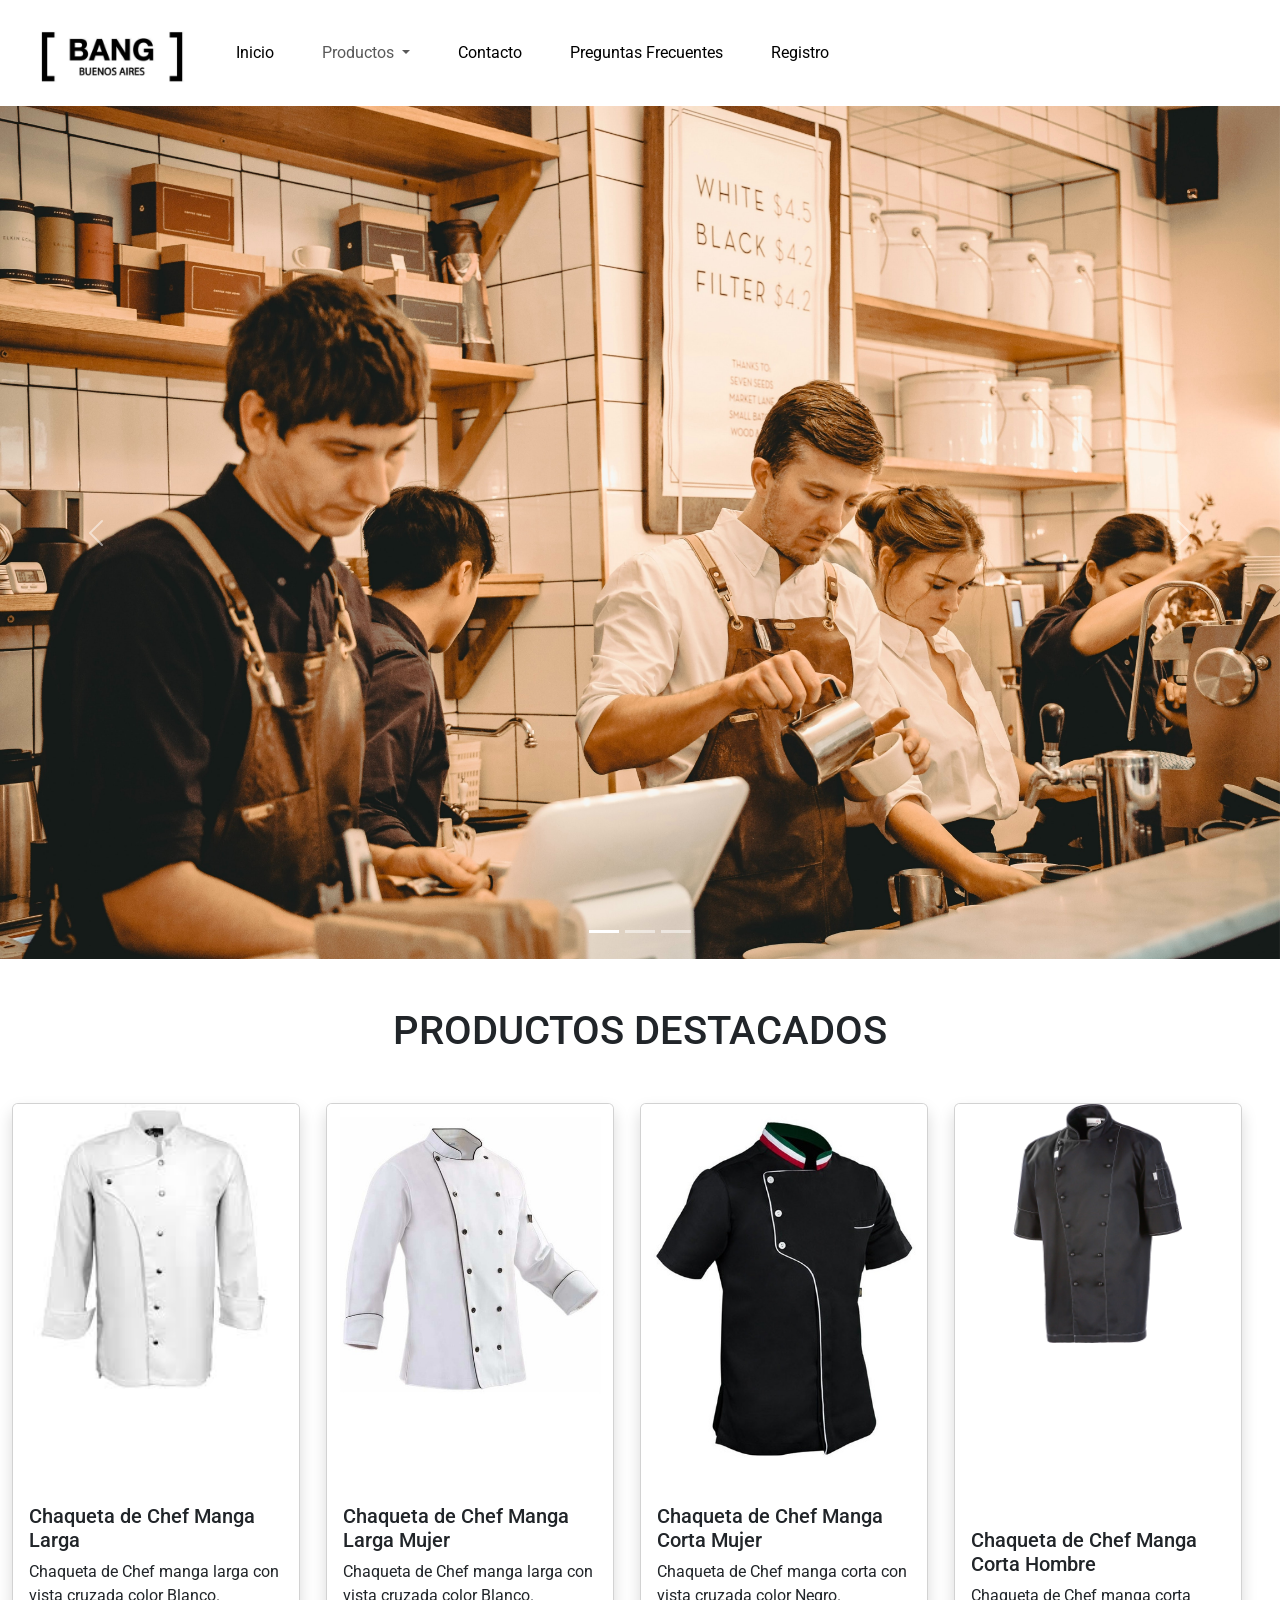
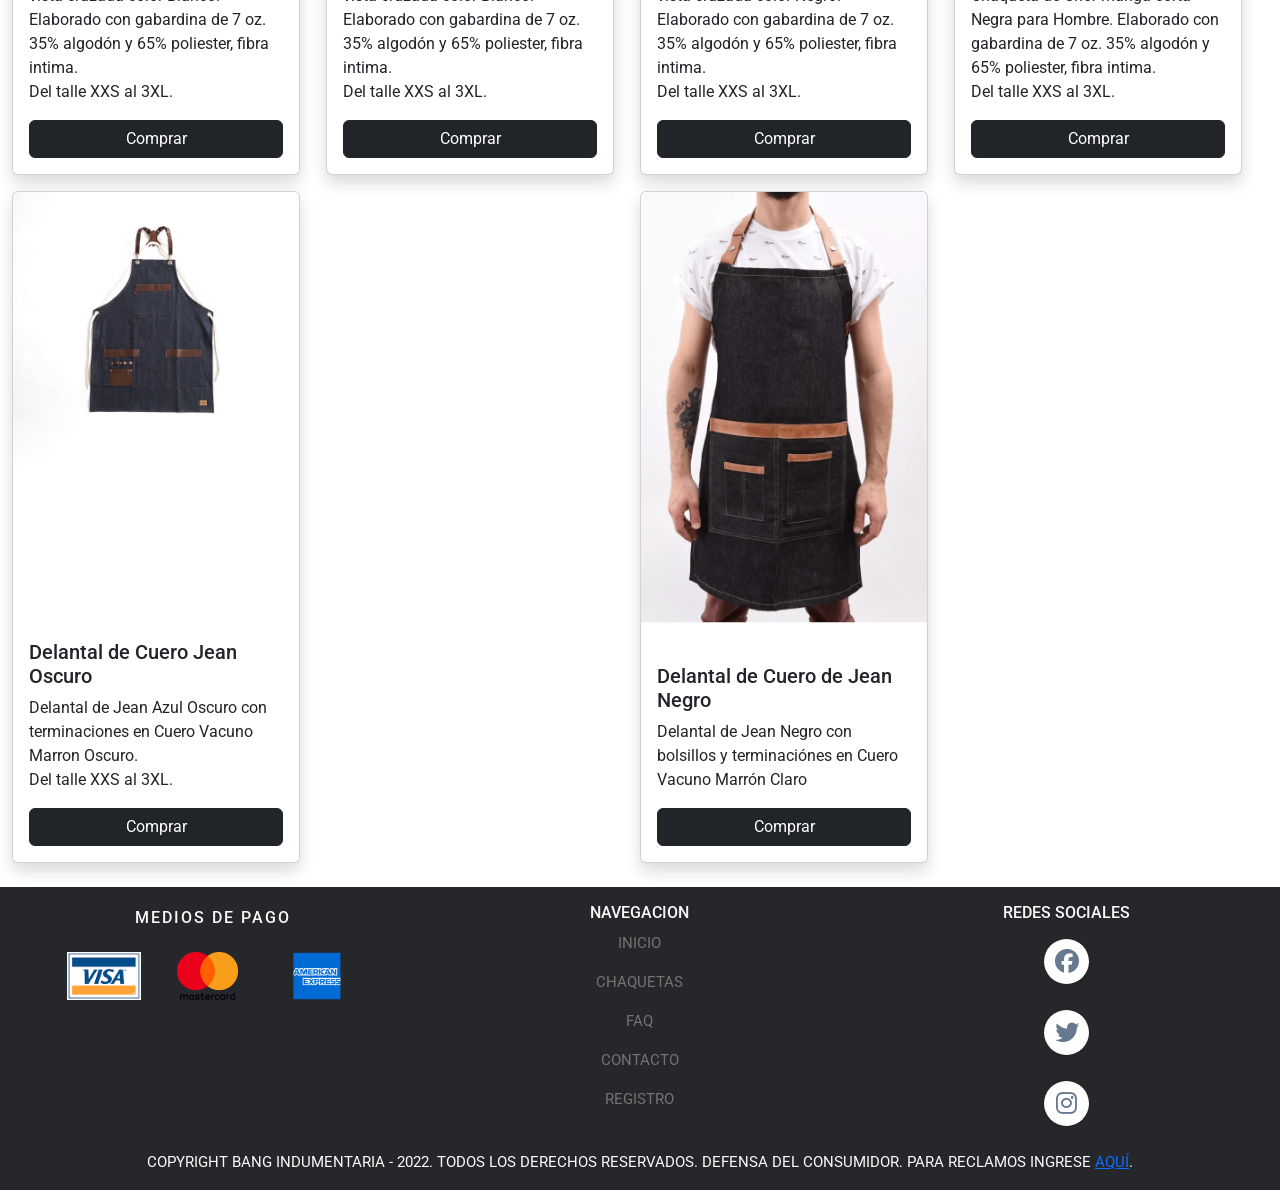
==== commit 3b6646c3: "Variables, extend y mixin agregado" ====
--- a/index.html
+++ b/index.html
@@ -20,7 +20,7 @@
     <link rel="stylesheet" href="css/style.css">
 
 
-    <title>BANG INDUMENTARIA</title>
+    <title>Bang Indumentaria</title>
 </head>
 
 <body>
@@ -47,8 +47,8 @@
                             </a>
                             <ul class="dropdown-menu">
                                 <li><a class="dropdown-item" href="paginas/chaquetas.html">Chaquetas</a></li>
-                                <li><a class="dropdown-item" href="paginas/chaquetas.html">Delantales</a></li>
-                                <li><a class="dropdown-item" href="paginas/chaquetas.html">Accesorios</a></li>
+                                <li><a class="dropdown-item" href="paginas/delantales.html">Delantales</a></li>
+                                <li><a class="dropdown-item" href="paginas/accesorios.html">Accesorios</a></li>
                             </ul>
                         </li>
                         <li class="nav-item">
@@ -99,7 +99,7 @@
         </div>
         <div class="container-fluid text-center mt-5">
             <h1>PRODUCTOS DESTACADOS</h1>
-            <div class="row row-col-3 mt-5 mb-4 row-gap-3 ">
+            <div class="card-container mt-5 mb-4 row-gap-3 ">
                 <!-- Aca tenemos la section de los productos destacados-->
                 <div class="col">
                     <div class="card text-start shadow rounded" style="width: 18rem;">
@@ -177,7 +177,8 @@
     </main>
     <footer class="site-footer">
         <!-- Inicia el footer -->         
-        <div class="elementfooter-box"><!-- Medios de pago -->
+        <div class="elementfooter-box">
+            <!-- Medios de pago -->
             <div class="elementfooter1">
                 <h6>MEDIOS DE PAGO</h6>
                 <div class="iconbox">
@@ -211,7 +212,7 @@
         <div class="copyright-box">
             <p class="copyright-text">COPYRIGHT BANG INDUMENTARIA - 2022. TODOS LOS DERECHOS RESERVADOS.
                 DEFENSA DEL CONSUMIDOR. PARA RECLAMOS INGRESE
-                <a href="https://autogestion.produccion.gob.ar/consumidores">AQUÍ</a>.
+                <a href="https://autogesti😂on.produccion.gob.ar/consumidores">AQUÍ</a>.
             </p>
         </div>
     </div>
--- a/css/style.css
+++ b/css/style.css
@@ -12,11 +12,15 @@
   font-family: "Roboto", sans-serif;
 }
 
+/*Header e index*/
+header {
+  /*Damos estilos al nav bar*/
+}
 header .navbar .navbar-nav {
   gap: 2rem;
 }
 header .navbar .navbar-nav li {
-  color: rgb(236, 236, 236);
+  color: #fafafa;
   list-style: none;
   text-decoration: none;
   font: bolder;
@@ -28,35 +32,49 @@
 header .navbar .navbar-nav .nav-item:hover {
   transform: scale(1.2);
 }
+header .navbar .navbar-nav .nav-item .dropdown {
+  z-index: 5;
+}
 
 .main_box {
   text-align: center;
   z-index: -2;
 }
-.main_box .card-body {
+.main_box .card-container {
+  display: flex;
+  flex-direction: row;
+  flex-wrap: wrap;
+  /*Damos estilos al interior de las card*/
+}
+.main_box .card-container .card-body {
   display: flex;
   flex-direction: column;
   justify-content: flex-end;
 }
 
+/*Comienzan los estilos del footer*/
 footer {
   height: 100%;
   width: 100%;
   text-align: center;
   padding-top: 1rem;
-  color: rgb(194, 193, 193);
+  color: #fafafa;
   background-color: #26272b;
   font-size: 15px;
   line-height: 24px;
   display: flex;
   flex-direction: column;
+  /*le damos estilo de grid al footer para las 3 secciones*/
 }
 footer .elementfooter-box {
   display: grid;
   grid-template-columns: repeat(3, 1fr) !important;
+  /*Damos estilos a los medios de pago*/
+  /*Damos estilos a los links de navegacion*/
+  /*Damos estilos a los iconos de redes sociales*/
 }
 footer .elementfooter-box .elementfooter1 h6 {
-  color: #fff;
+  color: #fafafa;
   font-size: 16px;
   text-transform: uppercase;
   margin-top: 5px;
@@ -71,8 +89,8 @@
 }
 footer .elementfooter-box .elementfooter2 .footer-links {
   display: flex;
-  align-items: center;
-  flex-direction: column;
+  flex-direction: column;
+  align-items: center;
   gap: 15px;
 }
 footer .elementfooter-box .elementfooter2 .footer-links li a {
@@ -91,8 +109,8 @@
   list-style: none;
   text-decoration: none;
   display: flex;
-  align-items: center;
-  flex-direction: column;
+  flex-direction: column;
+  align-items: center;
   gap: 10px;
 }
 footer .elementfooter-box .elementfooter3 .footer-links .social-icon {
@@ -154,11 +172,15 @@
 }
 
 /*Termina el menu de navageacion */
-.cardlogo {
-  height: 30px;
-  border-style: solid;
-  color: white;
-  background-color: white;
+.card-body {
+  display: flex;
+  flex-direction: column;
+  justify-content: flex-end;
+}
+@media (max-width: 568px) {
+  .card-body {
+    justify-content: center;
+  }
 }
 
 .copyright-text {
@@ -199,6 +221,11 @@
   background-size: cover;
   height: 1100px;
 }
+@media (max-width: 992px) {
+  .main_container_register .card-registro {
+    height: auto !important;
+  }
+}
 
 .main-contacto {
   background-image: url(../img/Delantal\ de\ jean\ con\ cuero.jpg);
@@ -209,7 +236,7 @@
   justify-content: center;
 }
 
-.main-chaquetas {
+.main-chaquetas, .main-accesorios, .main-delantales {
   background-image: url(../img/Delantal\ de\ jean\ con\ cuero.jpg);
   background-size: cover;
   height: auto;
@@ -228,12 +255,11 @@
   width: 50%;
   gap: 20px;
 }
-
 .row-contacto iframe {
   width: 100%;
 }
 
-@media (max-width: 576px) {
+@media (max-width: 768px) {
   .main_box {
     display: flex;
     justify-content: center;
@@ -244,8 +270,8 @@
   .elementfooter {
     display: flex;
     flex-direction: column;
+    align-items: center;
     margin-bottom: 0;
-    align-items: center;
   }
   .iconbox img {
     height: 60px;
@@ -282,10 +308,11 @@
 .container-chaquetas {
   display: flex;
   flex-direction: column;
+  align-items: center;
   padding-top: 2rem;
+  flex-wrap: wrap;
   height: auto;
 }
-
 .container-chaquetas h1 {
   text-align: center;
   background: rgba(202, 202, 202, 0.404);
@@ -296,10 +323,6 @@
   padding: 5px 15px;
 }
 
-.dropdown {
-  z-index: 5;
-}
-
 li {
   list-style: none;
   text-decoration: none;
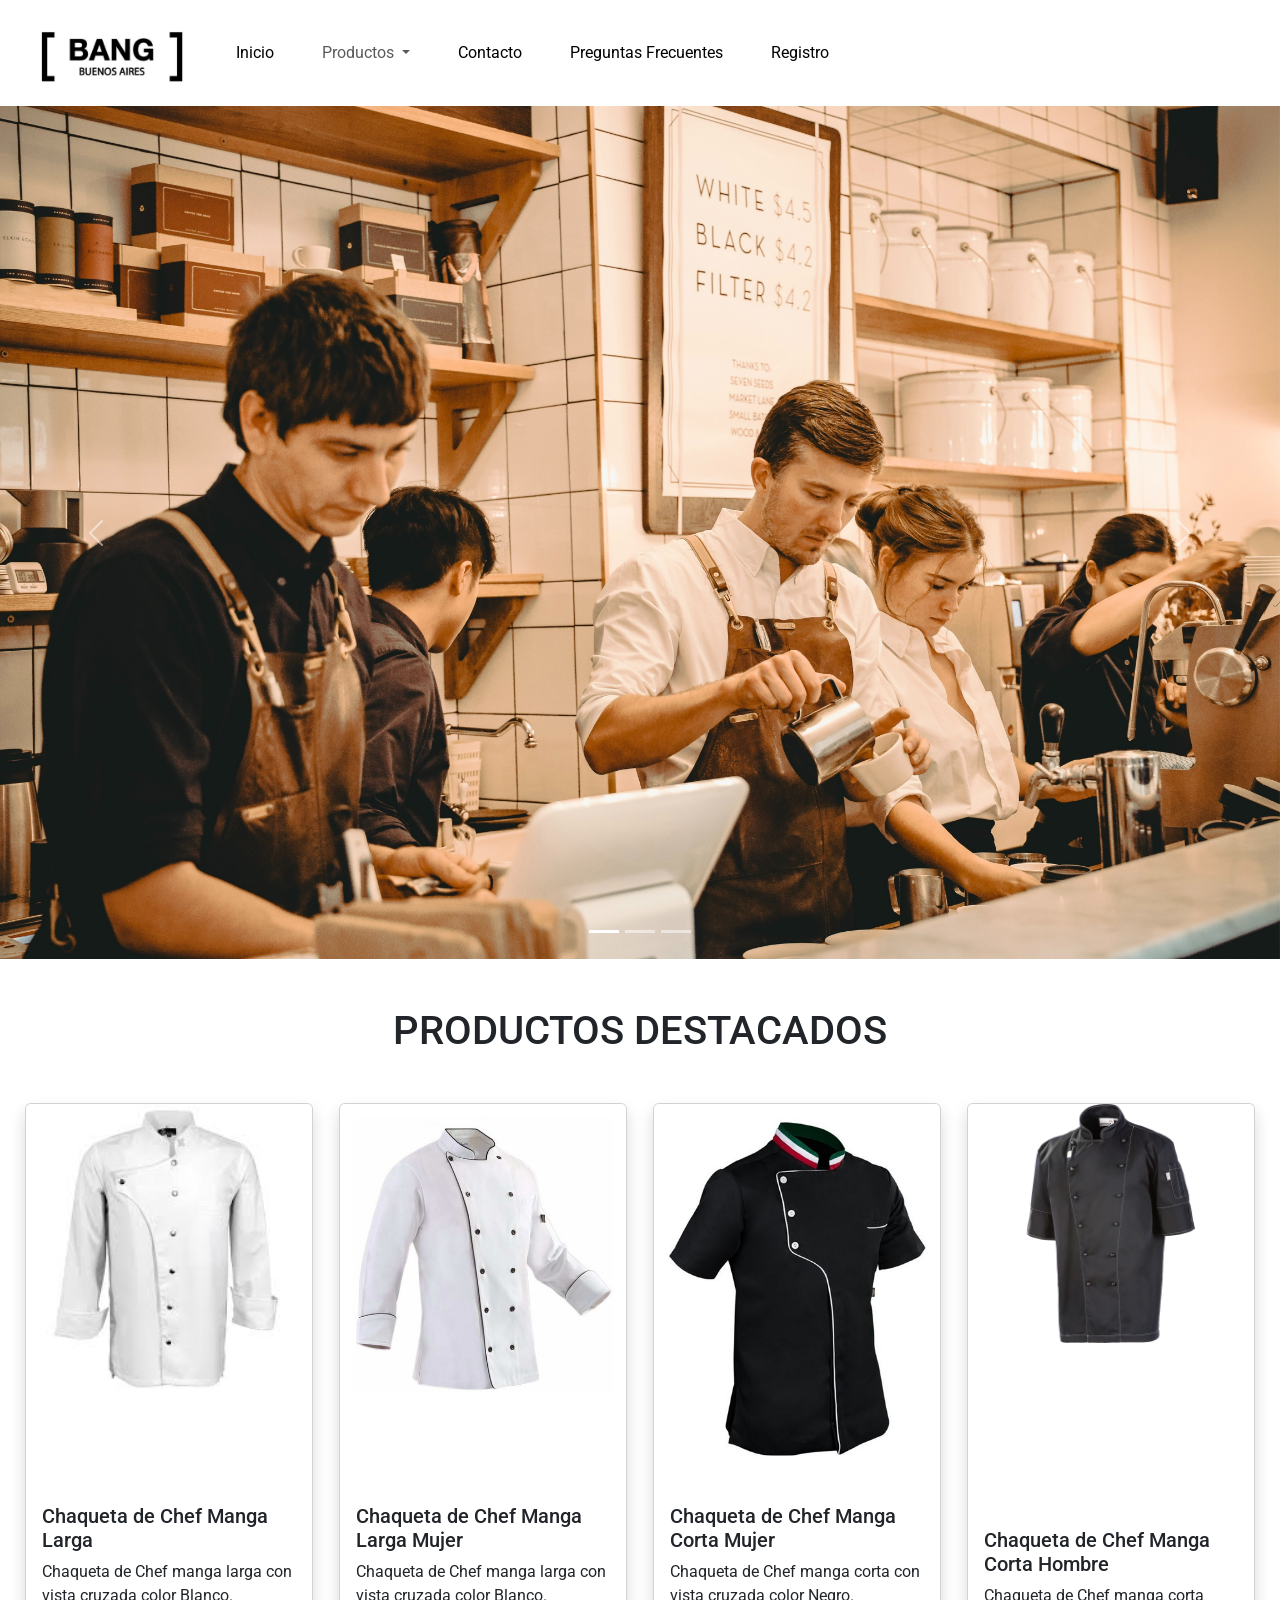
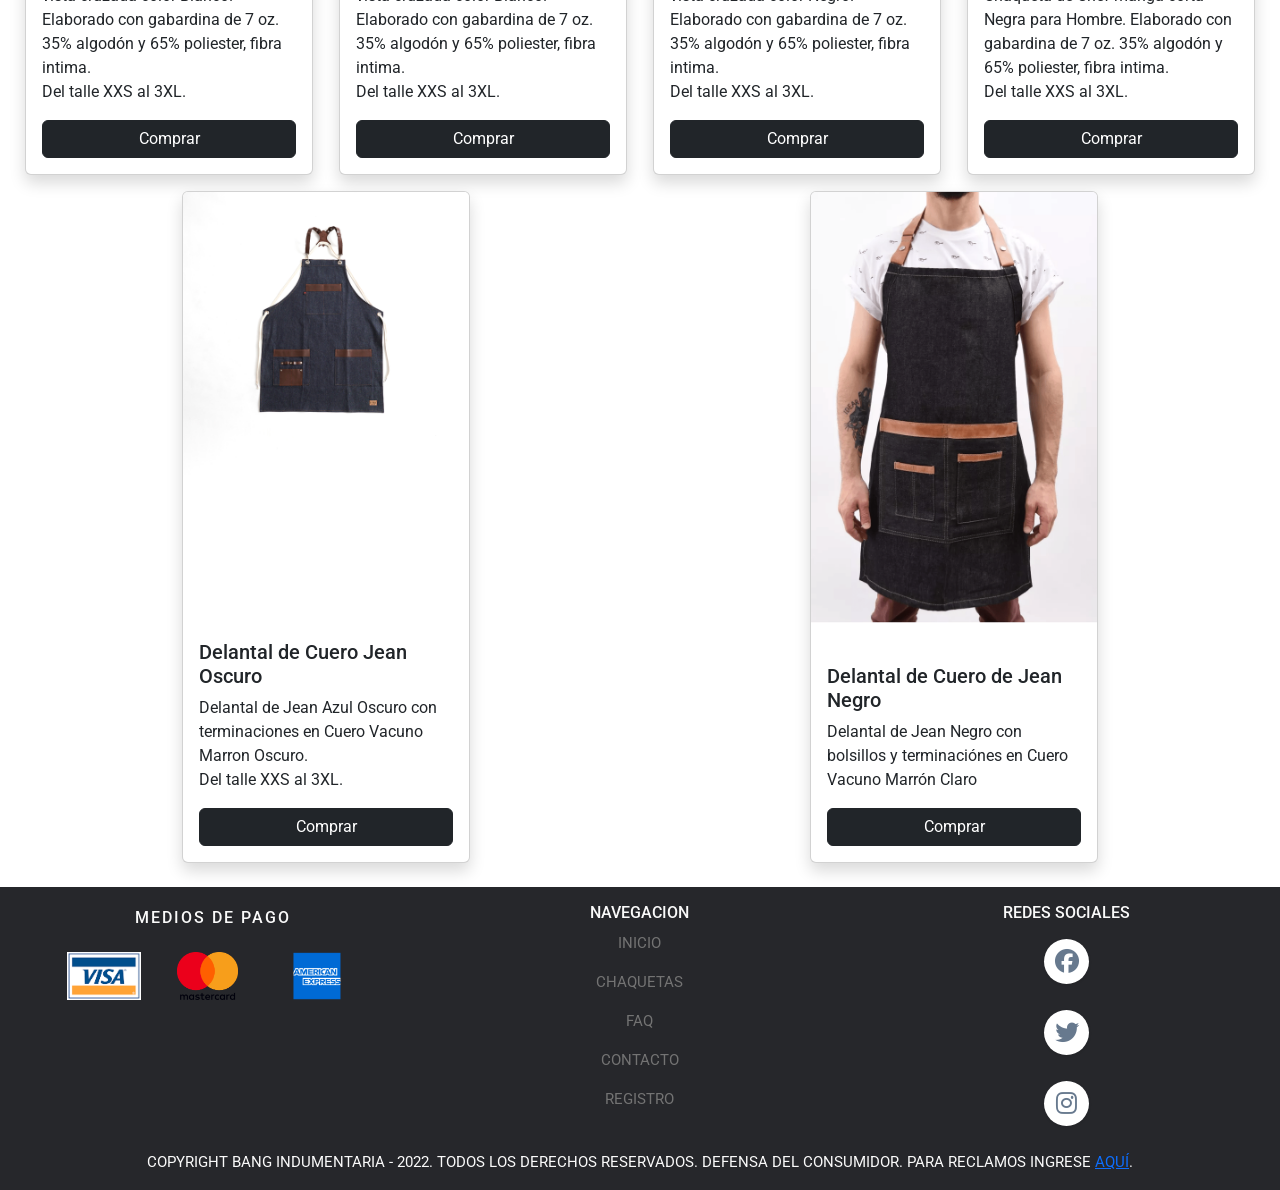
==== commit 787391bd: "Correcciones tutor 1.0" ====
--- a/index.html
+++ b/index.html
@@ -79,13 +79,13 @@
             </div>
             <div class="carousel-inner">
                 <div class="carousel-item active">
-                    <img src="img/Delantal Marrón con tiras.jpg" class="d-block w-100 h-80" alt="...">
+                    <img src="img/Delantal Marrón con tiras.jpg" class="d-block w-100 h-80" alt="delantal gastronomico">
                 </div>
                 <div class="carousel-item">
-                    <img src="img/Delantal de jean con cuero.jpg" class="d-block w-100 h-80" alt="...">
+                    <img src="img/Delantal de jean con cuero.jpg" class="d-block w-100 h-80" alt="delantal gastronomico de cuero">
                 </div>
                 <div class="carousel-item">
-                    <img src="img/Delantal de jean con cuero.jpg" class="d-block w-100 h-80" alt="...">
+                    <img src="img/Delantal de jean con cuero.jpg" class="d-block w-100 h-80" alt="delantal gastronomico de cuero">
                 </div>
             </div>
             <button class="carousel-control-prev" type="button" data-bs-target="#carousel" data-bs-slide="prev">
@@ -103,7 +103,7 @@
                 <!-- Aca tenemos la section de los productos destacados-->
                 <div class="col">
                     <div class="card text-start shadow rounded" style="width: 18rem;">
-                        <img src="img/chaquetablanca.jpg" class="card-img-top" alt="...">
+                        <img src="img/chaquetablanca.jpg" class="card-img-top" alt="chaqueta de chef blanca gastronomica">
                         <div class="card-body">
                             <h5 class="card-title">Chaqueta de Chef Manga Larga</h5>
                             <p class="card-text">Chaqueta de Chef manga larga con vista cruzada color Blanco. Elaborado
@@ -115,7 +115,7 @@
                 </div>
                 <div class="col">
                     <div class="card text-start  shadow rounded" style="width: 18rem;">
-                        <img src="img/chaquetademujerblanca.jpg" class="card-img-top" alt="...">
+                        <img src="img/chaquetademujerblanca.jpg" class="card-img-top" alt="chaqueta de chef de mujer gastronomica">
                         <div class="card-body">
                             <h5 class="card-title">Chaqueta de Chef Manga Larga Mujer</h5>
                             <p class="card-text">Chaqueta de Chef manga larga con vista cruzada color Blanco. Elaborado
@@ -127,7 +127,7 @@
                 </div>
                 <div class="col">
                     <div class="card text-start shadow rounded" style="width: 18rem;">
-                        <img src="img/chaquetademujernegra.jpg" class="card-img-top" alt="...">
+                        <img src="img/chaquetademujernegra.jpg" class="card-img-top" alt="chaqueta de mujer negra gastronomica">
                         <div class="card-body">
                             <h5 class="card-title">Chaqueta de Chef Manga Corta Mujer</h5>
                             <p class="card-text">Chaqueta de Chef manga corta con vista cruzada color Negro. Elaborado
@@ -139,7 +139,7 @@
                 </div>
                 <div class="col">
                     <div class="card text-start shadow rounded" style="width: 18rem;">
-                        <img src="img/chaquetanegra.jpg" class="card-img-top" alt="...">
+                        <img src="img/chaquetanegra.jpg" class="card-img-top" alt="chaqueta de chef hombre gastronomica">
                         <div class="card-body">
                             <h5 class="card-title">Chaqueta de Chef Manga Corta Hombre</h5>
                             <p class="card-text">Chaqueta de Chef manga corta Negra para Hombre. Elaborado con gabardina
@@ -151,7 +151,7 @@
                 </div>
                 <div class="col">
                     <div class="card text-start shadow rounded" style="width: 18rem;">
-                        <img src="img/delantal de cuero.jpg" class="card-img-top" alt="...">
+                        <img src="img/delantal de cuero.jpg" class="card-img-top" alt="delantal gastronomico de cuero">
                         <div class="card-body">
                             <h5 class="card-title">Delantal de Cuero Jean Oscuro</h5>
                             <p class="card-text">Delantal de Jean Azul Oscuro con terminaciones en Cuero Vacuno Marron
@@ -162,7 +162,7 @@
                 </div>
                 <div class="col">
                     <div class="card text-start shadow rounded" style="width: 18rem;">
-                        <img src="img/delantal_jean_negro.png.crdownload" class="card-img-top" alt="...">
+                        <img src="img/delantal_jean_negro.png.crdownload" class="card-img-top" alt="delantal gastronomico jean negro">
                         <div class="card-body">
                             <h5 class="card-title">Delantal de Cuero de Jean Negro</h5>
                             <p class="card-text">Delantal de Jean Negro con bolsillos y terminaciónes en Cuero Vacuno
--- a/css/style.css
+++ b/css/style.css
@@ -32,9 +32,6 @@
 header .navbar .navbar-nav .nav-item:hover {
   transform: scale(1.2);
 }
-header .navbar .navbar-nav .nav-item .dropdown {
-  z-index: 5;
-}
 
 .main_box {
   text-align: center;
@@ -44,9 +41,13 @@
   display: flex;
   flex-direction: row;
   flex-wrap: wrap;
+}
+.main_box .card-container .col {
+  display: flex;
+  justify-content: center;
   /*Damos estilos al interior de las card*/
 }
-.main_box .card-container .card-body {
+.main_box .card-container .col .card-body {
   display: flex;
   flex-direction: column;
   justify-content: flex-end;
@@ -244,6 +245,20 @@
   align-items: center;
   justify-content: center;
 }
+.main-chaquetas .col, .main-accesorios .col, .main-delantales .col {
+  display: flex;
+  justify-content: center;
+}
+
+.main-delantales .col {
+  display: flex;
+  justify-content: center;
+}
+
+.main-accesorios .col {
+  display: flex;
+  justify-content: center;
+}
 
 .row-contacto {
   padding: 2rem;
@@ -330,4 +345,8 @@
   text-align: start;
 }
 
+.dropdown {
+  z-index: 5;
+}
+
 /*# sourceMappingURL=style.css.map */
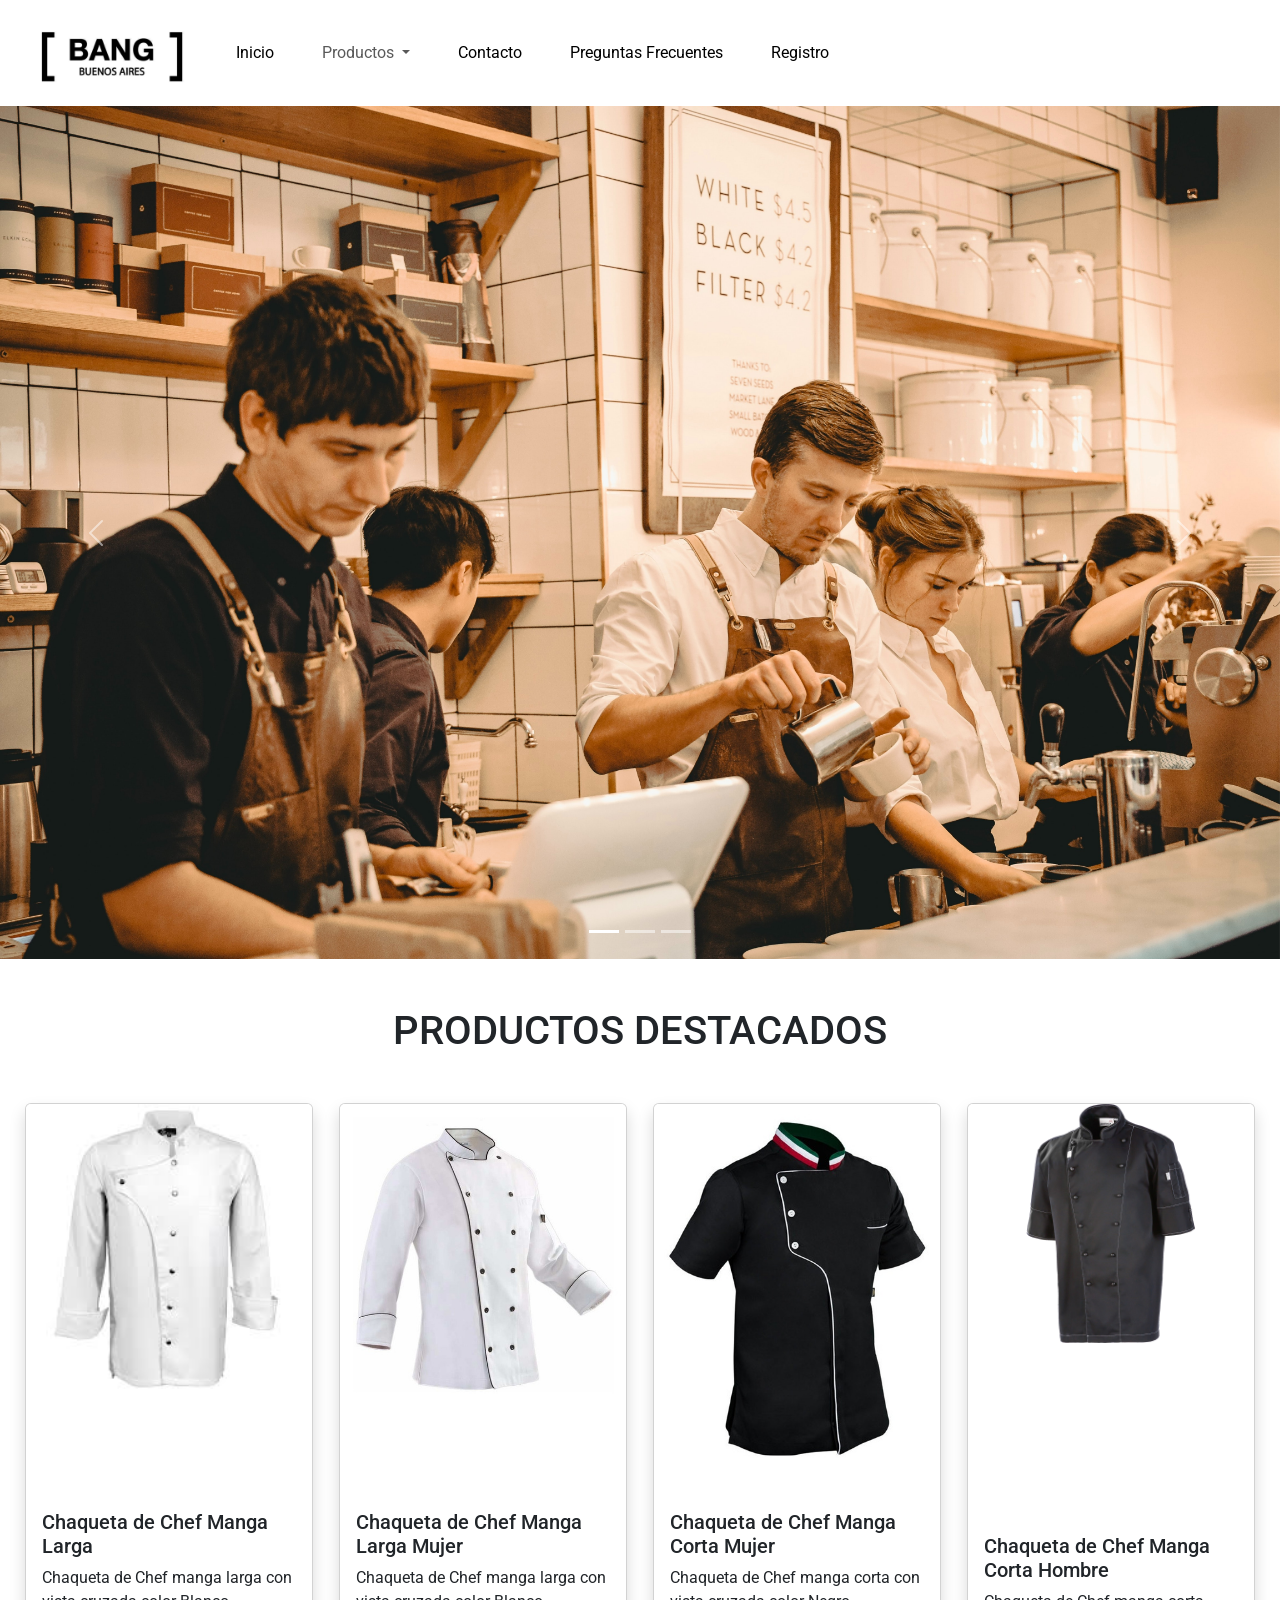
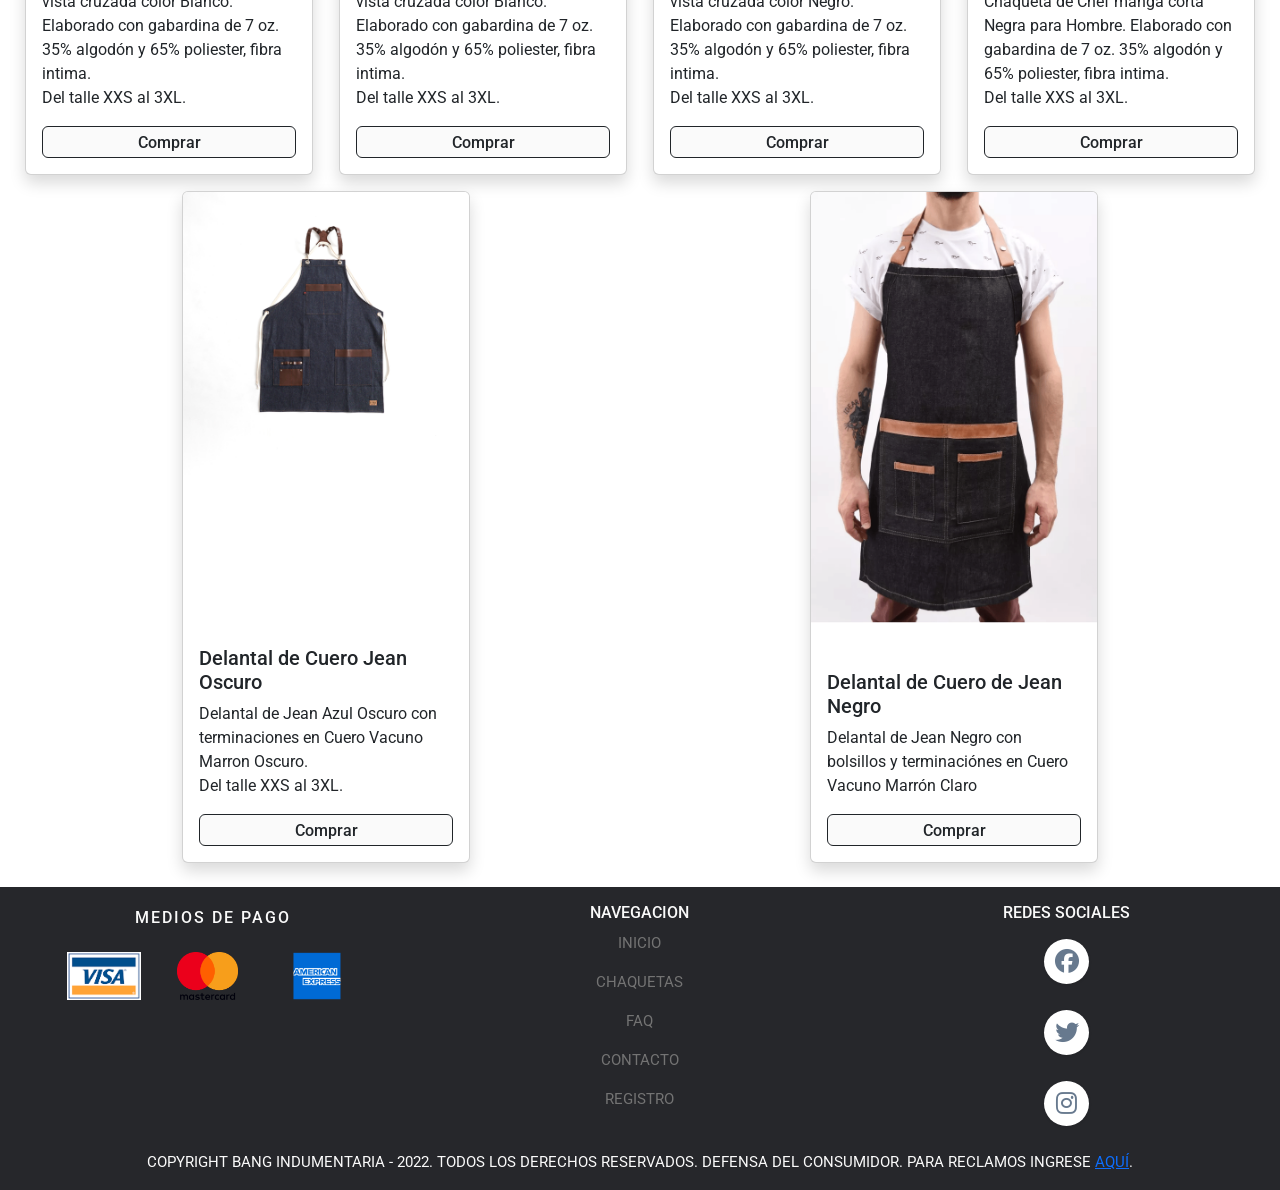
==== commit 9a72921d: "Correciones tutor 1.4" ====
--- a/index.html
+++ b/index.html
@@ -10,6 +10,7 @@
     <meta name="keywords" content="chaqueta de chef, delantales de cocina, indumentaria gastronomica, accesorios gastronomia, gastronomia, comprar chaquetas de chef, comprar delantales de cocina, delantales para cocinar">
     <!-- Descripción-->
     <meta name="description" content="Bienvenidos a Bang Indumentaria, donde vas a encontrar la mejor indumentaria gastronomica del pais, podes pagar con tarjeta de credito y hacemos envios a todo el pais">
+    <!--Links de bootstrap-->
     <link rel="stylesheet" href="css/bootstrap.min.css">
     <link rel="stylesheet" href="https://cdnjs.cloudflare.com/ajax/libs/font-awesome/6.2.1/css/all.min.css"
         integrity="sha512-MV7K8+y+gLIBoVD59lQIYicR65iaqukzvf/nwasF0nqhPay5w/9lJmVM2hMDcnK1OnMGCdVK+iQrJ7lzPJQd1w=="
@@ -67,9 +68,9 @@
         </nav>
         <!-- Termina el header 😍-->
     </header>
-
+        <!-- Comienza el main  -->
     <main class="main_box" id="main_box">
-        <!-- Comienza el main  -->
+        <!-- Continuamos con Carousel de imagenes -->
         <div id="carousel" class="carousel slide">
             <div class=" carousel-indicators">
                 <button type="button" data-bs-target="#carousel" data-bs-slide-to="0" class="active" aria-current="true"
@@ -97,10 +98,11 @@
                 <span class="visually-hidden">Next</span>
             </button>
         </div>
+        <!--Seccion de productos destacados -->
         <div class="container-fluid text-center mt-5">
             <h1>PRODUCTOS DESTACADOS</h1>
             <div class="card-container mt-5 mb-4 row-gap-3 ">
-                <!-- Aca tenemos la section de los productos destacados-->
+            <!-- Cards de productos -->
                 <div class="col">
                     <div class="card text-start shadow rounded" style="width: 18rem;">
                         <img src="img/chaquetablanca.jpg" class="card-img-top" alt="chaqueta de chef blanca gastronomica">
@@ -109,7 +111,7 @@
                             <p class="card-text">Chaqueta de Chef manga larga con vista cruzada color Blanco. Elaborado
                                 con gabardina de 7 oz. 35% algodón y 65% poliester, fibra intima. <br>Del talle XXS al
                                 3XL.</p>
-                            <a href="#" class="btn btn-dark">Comprar</a>
+                            <a href="#" class="btn btn-dark"><h6 class="text-comprar">Comprar</h6></a>
                         </div>
                     </div>
                 </div>
@@ -121,7 +123,7 @@
                             <p class="card-text">Chaqueta de Chef manga larga con vista cruzada color Blanco. Elaborado
                                 con gabardina de 7 oz. 35% algodón y 65% poliester, fibra intima. <br>Del talle XXS al
                                 3XL.</p>
-                            <a href="#" class="btn btn-dark">Comprar</a>
+                            <a href="#" class="btn btn-dark"><h6 class="text-comprar">Comprar</h6></a>
                         </div>
                     </div>
                 </div>
@@ -133,7 +135,7 @@
                             <p class="card-text">Chaqueta de Chef manga corta con vista cruzada color Negro. Elaborado
                                 con gabardina de 7 oz. 35% algodón y 65% poliester, fibra intima. <br>Del talle XXS al
                                 3XL.</p>
-                            <a href="#" class="btn btn-dark">Comprar</a>
+                            <a href="#" class="btn btn-dark"><h6 class="text-comprar">Comprar</h6></a>
                         </div>
                     </div>
                 </div>
@@ -145,7 +147,7 @@
                             <p class="card-text">Chaqueta de Chef manga corta Negra para Hombre. Elaborado con gabardina
                                 de 7 oz. 35% algodón y 65% poliester, fibra intima. <br>Del talle XXS al 3XL.
                             </p>
-                            <a href="#" class="btn btn-dark">Comprar</a>
+                            <a href="#" class="btn btn-dark"><h6 class="text-comprar">Comprar</h6></a>
                         </div>
                     </div>
                 </div>
@@ -156,7 +158,7 @@
                             <h5 class="card-title">Delantal de Cuero Jean Oscuro</h5>
                             <p class="card-text">Delantal de Jean Azul Oscuro con terminaciones en Cuero Vacuno Marron
                                 Oscuro. <br>Del talle XXS al 3XL.</p>
-                            <a href="#" class="btn btn-dark">Comprar</a>
+                            <a href="#" class="btn btn-dark"><h6 class="text-comprar">Comprar</h6></a>
                         </div>
                     </div>
                 </div>
@@ -167,7 +169,7 @@
                             <h5 class="card-title">Delantal de Cuero de Jean Negro</h5>
                             <p class="card-text">Delantal de Jean Negro con bolsillos y terminaciónes en Cuero Vacuno
                                 Marrón Claro</p>
-                            <a href="#" class="btn btn-dark ">Comprar</a>
+                            <a href="#" class="btn btn-dark "><h6 class="text-comprar">Comprar</h6></a>
                         </div>
                     </div>
                 </div>
@@ -208,7 +210,8 @@
                 </ul>
             </div>
         </div>
-    </div>          
+    </div>
+    <!-- Parte del copyright -->          
         <div class="copyright-box">
             <p class="copyright-text">COPYRIGHT BANG INDUMENTARIA - 2022. TODOS LOS DERECHOS RESERVADOS.
                 DEFENSA DEL CONSUMIDOR. PARA RECLAMOS INGRESE
--- a/css/style.css
+++ b/css/style.css
@@ -2,7 +2,7 @@
 @import url("https://fonts.googleapis.com/css2?family=Poor+Story&family=Roboto:wght@300;400;700&display=swap");
 :root {
   --link-size: 45px;
-  --trans-property: all 0.3s ease;
+  --trans-property: all 0.3s ease-in-out;
 }
 
 /*Comenzamos con buenas practicas😄*/
@@ -26,11 +26,17 @@
   font: bolder;
   text-align: start;
 }
+header .navbar .navbar-nav li .nav-link {
+  transition: all 0.3s;
+}
+header .navbar .navbar-nav li .nav-link:hover {
+  transform: scale(1.1);
+}
 header .navbar .navbar-nav .nav-item:nth-child(2) {
   transition: transform 0.3s ease-in-out;
 }
 header .navbar .navbar-nav .nav-item:hover {
-  transform: scale(1.2);
+  transform: scale(1.1);
 }
 
 .main_box {
@@ -51,6 +57,42 @@
   display: flex;
   flex-direction: column;
   justify-content: flex-end;
+}
+.main_box .card-container .col .card-body .btn-dark {
+  text-decoration: none !important;
+  color: inherit;
+  position: relative;
+  padding-bottom: 10px;
+  height: 2rem;
+  display: center;
+  justify-content: center;
+  align-items: center;
+  background: #fafafa;
+  cursor: pointer;
+}
+.main_box .card-container .col .card-body .btn-dark:before {
+  position: absolute;
+  left: 0;
+  bottom: 0;
+  content: "";
+  display: block;
+  width: 100%;
+  height: 100%;
+  background-color: #000;
+  transform-origin: left top right;
+  transform: scaleY(0);
+  transition: 0.4s ease-out;
+}
+.main_box .card-container .col .card-body .btn-dark:hover h6 {
+  color: #fafafa;
+}
+.main_box .card-container .col .card-body .btn-dark:hover:before {
+  transform: scaleY(1);
+}
+.main_box .card-container .col .card-body .btn-dark .text-comprar {
+  position: relative;
+  font-size: 1rem;
+  transition: 0.4s ease-out;
 }
 
 /*Comienzan los estilos del footer*/
@@ -183,6 +225,42 @@
     justify-content: center;
   }
 }
+.card-body .btn-dark {
+  text-decoration: none !important;
+  color: inherit;
+  position: relative;
+  padding-bottom: 10px;
+  height: 2rem;
+  display: center;
+  justify-content: center;
+  align-items: center;
+  background: #fafafa;
+  cursor: pointer;
+}
+.card-body .btn-dark:before {
+  position: absolute;
+  left: 0;
+  bottom: 0;
+  content: "";
+  display: block;
+  width: 100%;
+  height: 100%;
+  background-color: #000;
+  transform-origin: left top right;
+  transform: scaleY(0);
+  transition: 0.4s ease-out;
+}
+.card-body .btn-dark:hover h6 {
+  color: #fafafa;
+}
+.card-body .btn-dark:hover:before {
+  transform: scaleY(1);
+}
+.card-body .btn-dark .text-comprar {
+  position: relative;
+  font-size: 1rem;
+  transition: 0.4s ease-out;
+}
 
 .copyright-text {
   bottom: 30px;
@@ -349,4 +427,10 @@
   z-index: 5;
 }
 
+@media (max-width: 620px) {
+  .card {
+    height: auto;
+  }
+}
+
 /*# sourceMappingURL=style.css.map */
